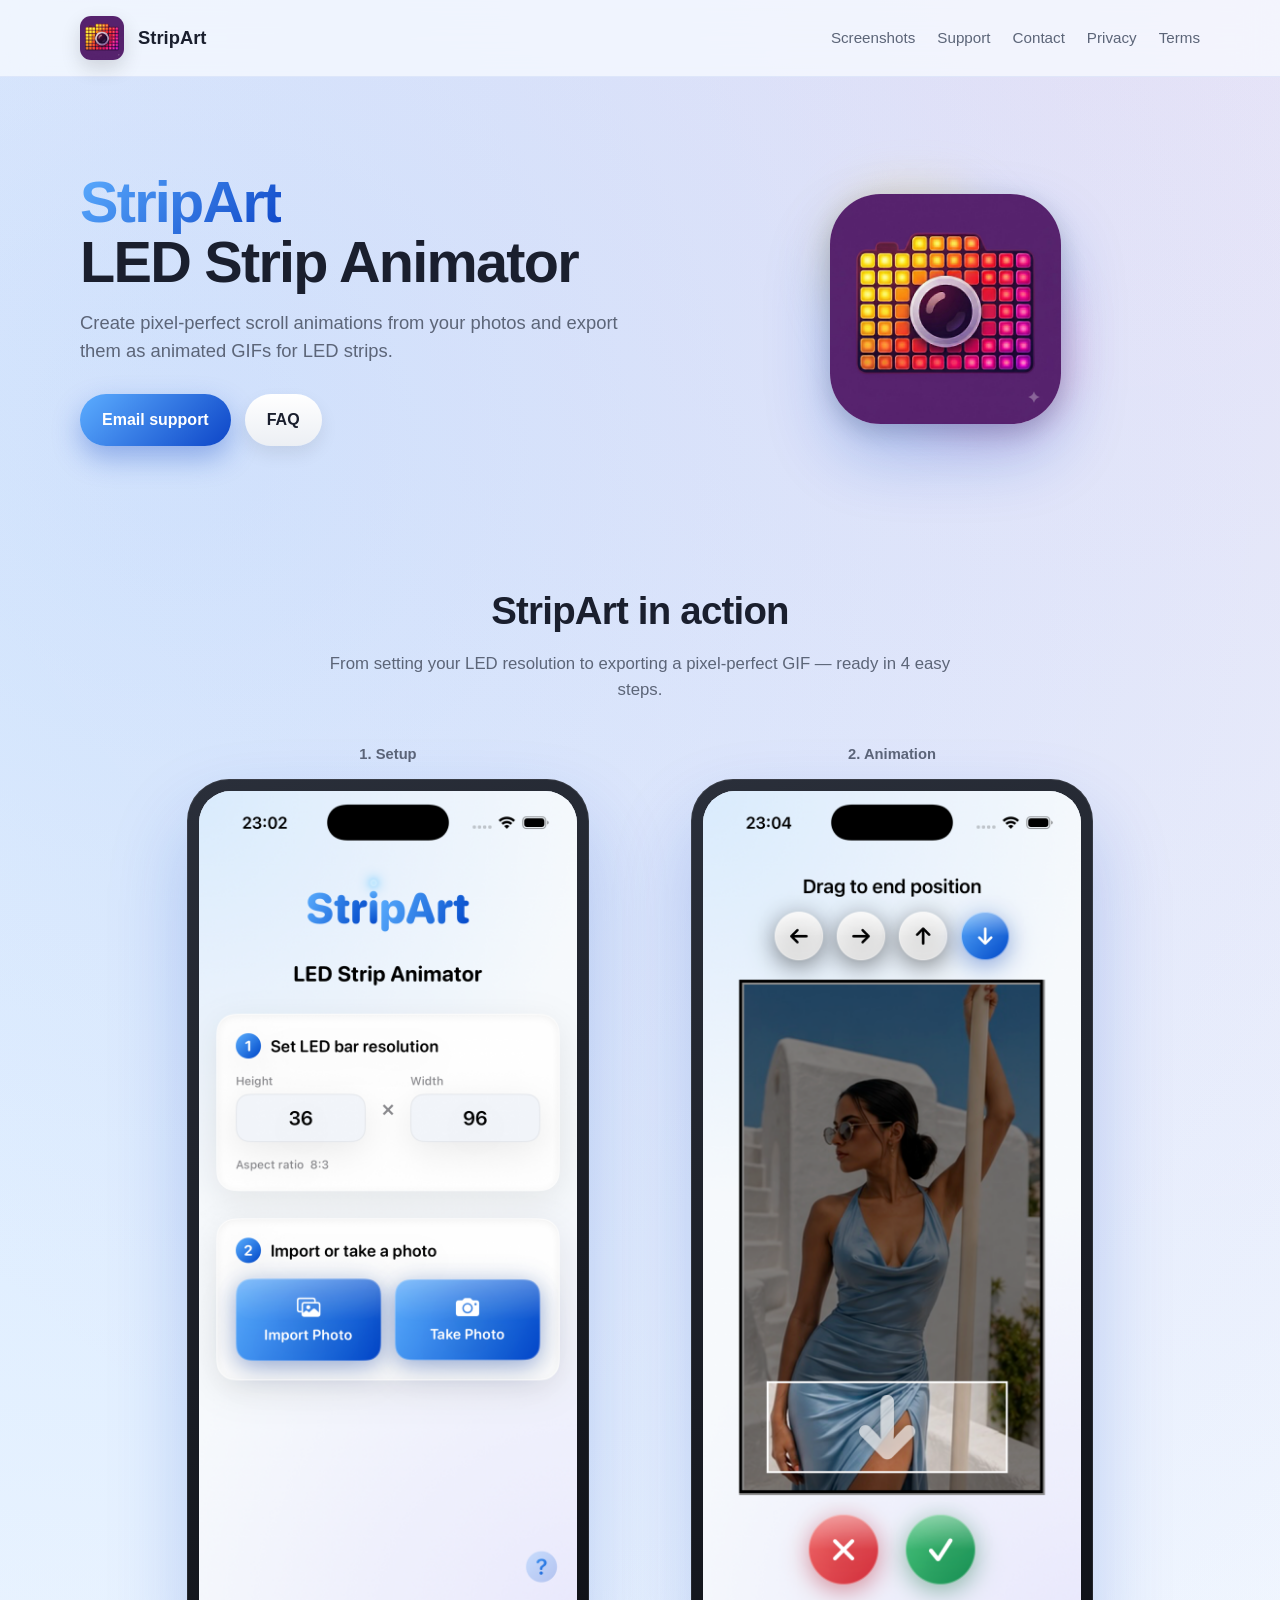
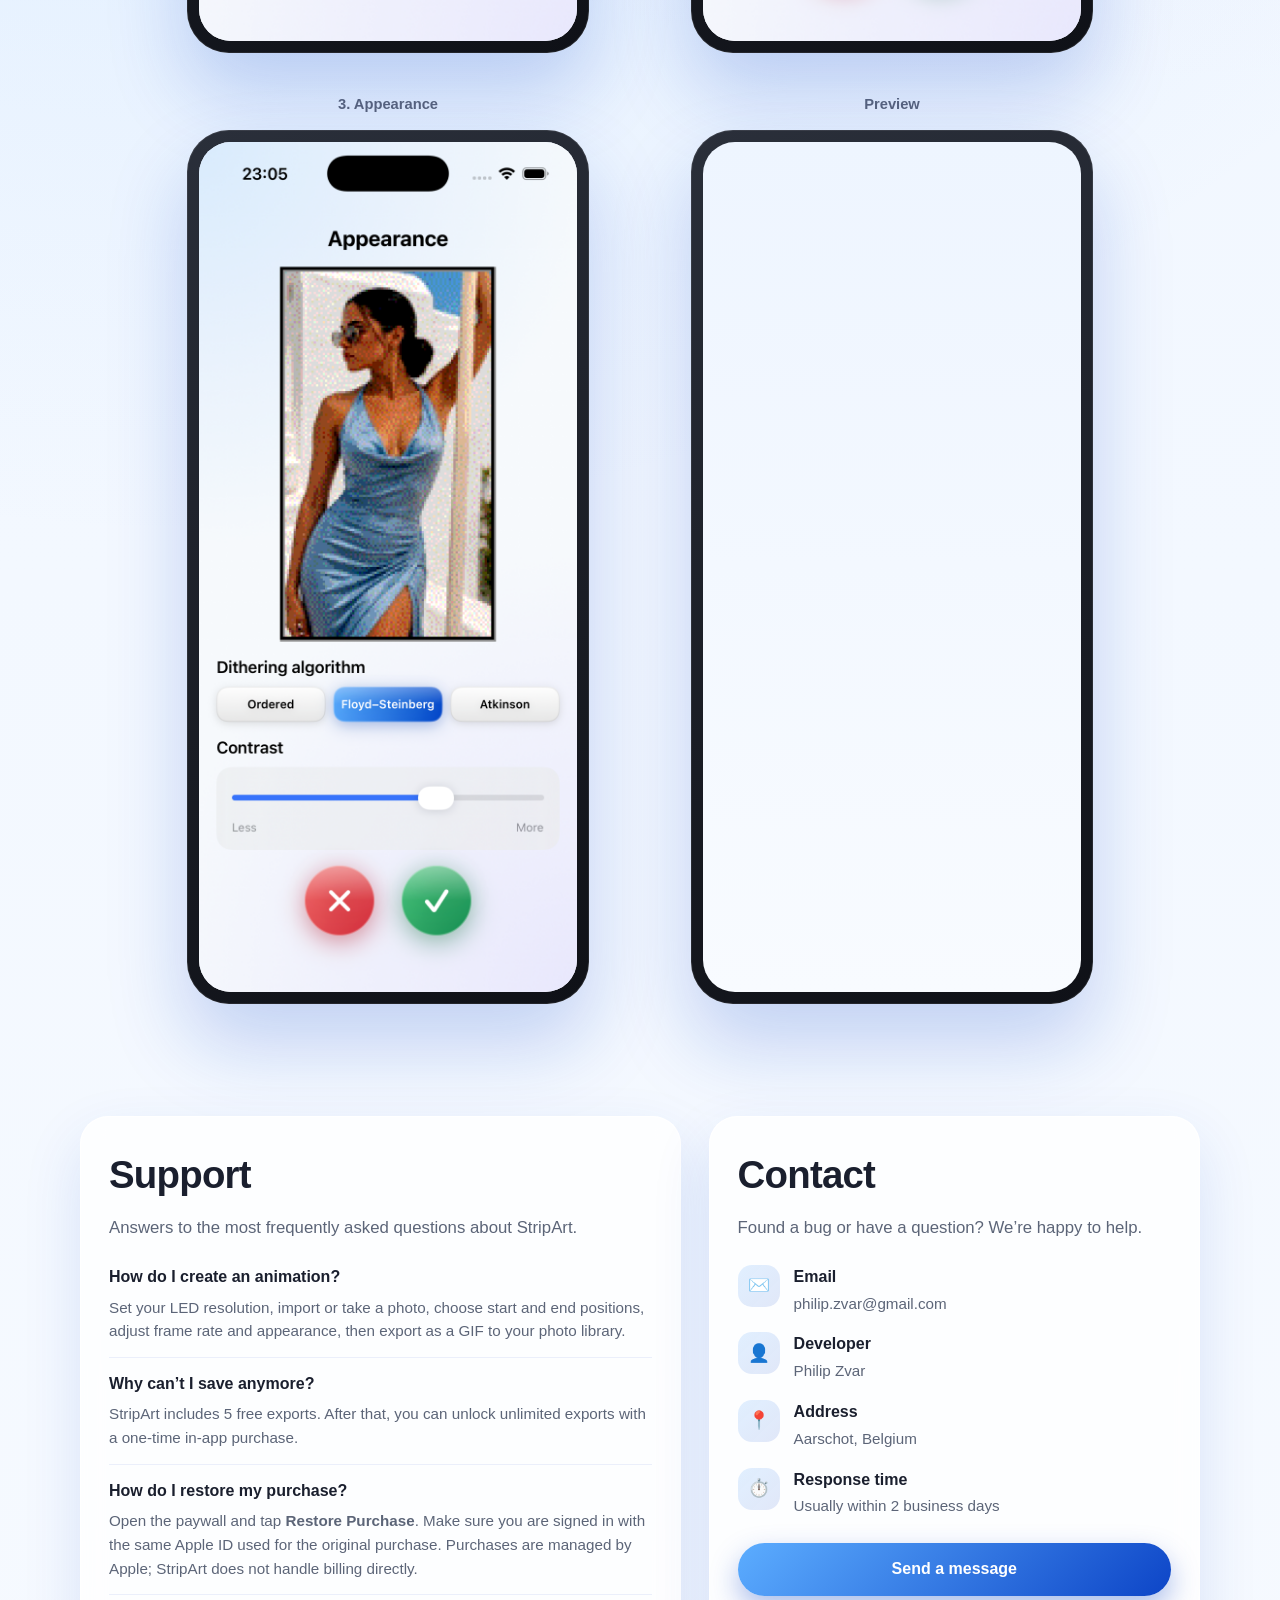
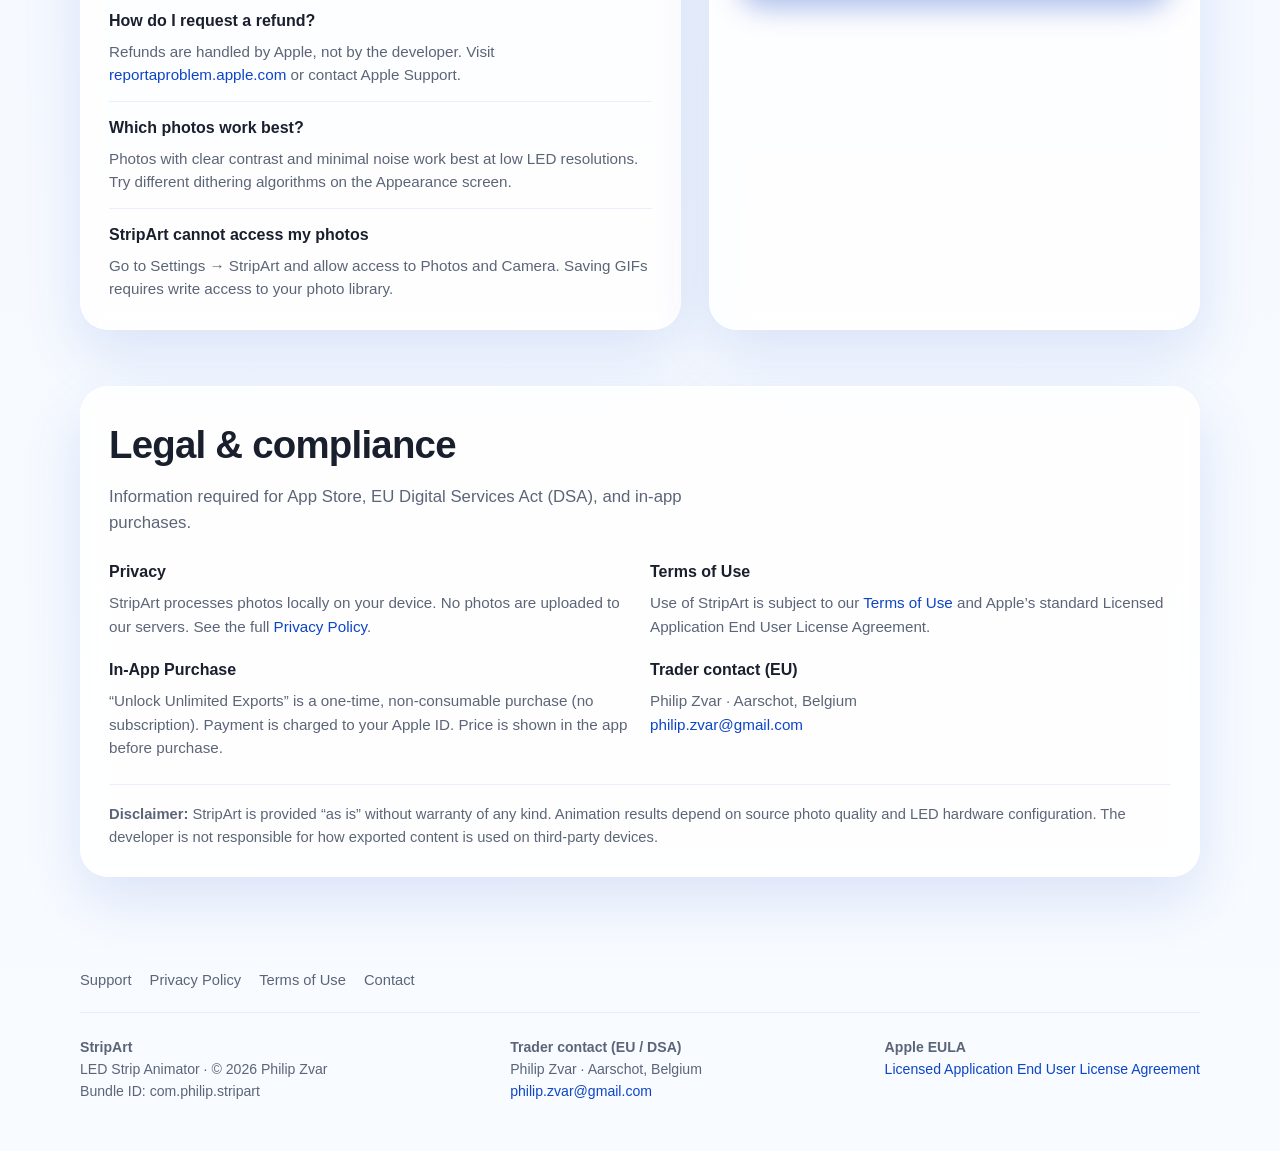
==== website/index.html @ 6657baa1 "Move screenshot step labels above the phone mockups. Co-authored-by: Cursor <cursoragent@cursor.com>" ====
<!DOCTYPE html>
<html lang="en">
<head>
  <meta charset="UTF-8">
  <meta name="viewport" content="width=device-width, initial-scale=1.0">
  <meta name="description" content="StripArt — create pixel-perfect scroll animations from your photos and export them as animated GIFs for LED strips.">
  <title>StripArt — Support &amp; Contact</title>
  <link rel="icon" href="assets/icon.png">
  <link rel="apple-touch-icon" href="assets/icon.png">
  <link rel="stylesheet" href="styles.css">
</head>
<body>
  <header class="site-header">
    <div class="container nav">
      <a class="brand" href="index.html">
        <img src="assets/icon.png" alt="StripArt app icon" width="44" height="44">
        StripArt
      </a>
      <ul class="nav-links">
        <li><a href="#screenshots">Screenshots</a></li>
        <li><a href="#support">Support</a></li>
        <li><a href="#contact">Contact</a></li>
        <li><a href="privacy.html">Privacy</a></li>
        <li><a href="terms.html">Terms</a></li>
      </ul>
    </div>
  </header>

  <main id="top">
    <section class="hero container">
      <div class="hero-copy">
        <h1><span>StripArt</span><br>LED Strip Animator</h1>
        <p class="subtitle">
          Create pixel-perfect scroll animations from your photos and export them as animated GIFs for LED strips.
        </p>
        <div class="hero-actions">
          <a class="btn btn-primary" href="mailto:philip.zvar@gmail.com?subject=StripArt%20Support">Email support</a>
          <a class="btn btn-secondary" href="#support">FAQ</a>
        </div>
      </div>

      <div class="hero-device">
        <div class="icon-showcase" aria-hidden="true">
          <div class="icon-showcase-glow"></div>
          <img src="assets/icon.png" alt="" class="icon-showcase-image">
        </div>
      </div>
    </section>

    <section class="section" id="screenshots">
      <div class="container">
        <div class="section-header">
          <h2>StripArt in action</h2>
          <p>From setting your LED resolution to exporting a pixel-perfect GIF — ready in 4 easy steps.</p>
        </div>

        <div class="screenshots-grid">
          <figure class="screenshot-card">
            <figcaption>1. Setup</figcaption>
            <div class="phone-frame">
              <div class="phone-screen">
                <img
                  src="assets/screenshots/01-setup-804w.png"
                  srcset="assets/screenshots/01-setup-804w.png 804w, assets/screenshots/01-setup.png 1206w"
                  sizes="(max-width: 640px) 336px, 378px"
                  width="402"
                  height="874"
                  alt="StripArt setup — set LED resolution and import a photo"
                  decoding="async"
                >
              </div>
            </div>
          </figure>

          <figure class="screenshot-card">
            <figcaption>2. Animation</figcaption>
            <div class="phone-frame">
              <div class="phone-screen">
                <img
                  src="assets/screenshots/03-crop-end-804w.png"
                  srcset="assets/screenshots/03-crop-end-804w.png 804w, assets/screenshots/03-crop-end.png 1206w"
                  sizes="(max-width: 640px) 336px, 378px"
                  width="402"
                  height="874"
                  alt="StripArt crop — drag to end position"
                  decoding="async"
                >
              </div>
            </div>
          </figure>

          <figure class="screenshot-card">
            <figcaption>3. Appearance</figcaption>
            <div class="phone-frame">
              <div class="phone-screen">
                <img
                  src="assets/screenshots/04-appearance-804w.png"
                  srcset="assets/screenshots/04-appearance-804w.png 804w, assets/screenshots/04-appearance.png 1206w"
                  sizes="(max-width: 640px) 336px, 378px"
                  width="402"
                  height="874"
                  alt="StripArt appearance — dithering and contrast"
                  decoding="async"
                >
              </div>
            </div>
          </figure>

          <figure class="screenshot-card">
            <figcaption>Preview</figcaption>
            <div class="phone-frame">
              <div class="phone-screen">
                <video autoplay loop muted playsinline preload="auto" aria-label="StripArt animation preview">
                  <source src="assets/screenshots/05-preview.mp4" type="video/mp4">
                  <source src="assets/screenshots/05-preview.mov" type="video/quicktime">
                </video>
              </div>
            </div>
          </figure>
        </div>
      </div>
    </section>

    <section class="section" id="support">
      <div class="container support-grid">
        <div class="card">
          <div class="section-header align-left">
            <h2>Support</h2>
            <p>Answers to the most frequently asked questions about StripArt.</p>
          </div>

          <div class="faq-item">
            <h3>How do I create an animation?</h3>
            <p>
              Set your LED resolution, import or take a photo, choose start and end positions,
              adjust frame rate and appearance, then export as a GIF to your photo library.
            </p>
          </div>

          <div class="faq-item">
            <h3>Why can’t I save anymore?</h3>
            <p>
              StripArt includes 5 free exports. After that, you can unlock unlimited exports
              with a one-time in-app purchase.
            </p>
          </div>

          <div class="faq-item">
            <h3>How do I restore my purchase?</h3>
            <p>
              Open the paywall and tap <strong>Restore Purchase</strong>. Make sure you are
              signed in with the same Apple ID used for the original purchase. Purchases are
              managed by Apple; StripArt does not handle billing directly.
            </p>
          </div>

          <div class="faq-item">
            <h3>How do I request a refund?</h3>
            <p>
              Refunds are handled by Apple, not by the developer. Visit
              <a href="https://reportaproblem.apple.com" rel="noopener noreferrer">reportaproblem.apple.com</a>
              or contact Apple Support.
            </p>
          </div>

          <div class="faq-item">
            <h3>Which photos work best?</h3>
            <p>
              Photos with clear contrast and minimal noise work best at low LED resolutions.
              Try different dithering algorithms on the Appearance screen.
            </p>
          </div>

          <div class="faq-item">
            <h3>StripArt cannot access my photos</h3>
            <p>
              Go to Settings → StripArt and allow access to Photos and Camera.
              Saving GIFs requires write access to your photo library.
            </p>
          </div>
        </div>

        <div class="card" id="contact">
          <div class="section-header align-left">
            <h2>Contact</h2>
            <p>Found a bug or have a question? We’re happy to help.</p>
          </div>

          <ul class="contact-list">
            <li>
              <div class="contact-icon" aria-hidden="true">✉️</div>
              <div>
                <strong>Email</strong>
                <a href="mailto:philip.zvar@gmail.com?subject=StripArt%20Support">philip.zvar@gmail.com</a>
              </div>
            </li>
            <li>
              <div class="contact-icon" aria-hidden="true">👤</div>
              <div>
                <strong>Developer</strong>
                <span>Philip Zvar</span>
              </div>
            </li>
            <li>
              <div class="contact-icon" aria-hidden="true">📍</div>
              <div>
                <strong>Address</strong>
                <span>Aarschot, Belgium</span>
              </div>
            </li>
            <li>
              <div class="contact-icon" aria-hidden="true">⏱️</div>
              <div>
                <strong>Response time</strong>
                <span>Usually within 2 business days</span>
              </div>
            </li>
          </ul>

          <p class="contact-cta">
            <a class="btn btn-primary full-width" href="mailto:philip.zvar@gmail.com?subject=StripArt%20Support">
              Send a message
            </a>
          </p>
        </div>
      </div>
    </section>

    <section class="section legal-summary">
      <div class="container">
        <div class="card">
          <div class="section-header align-left">
            <h2>Legal &amp; compliance</h2>
            <p>Information required for App Store, EU Digital Services Act (DSA), and in-app purchases.</p>
          </div>

          <div class="legal-grid">
            <div class="legal-block">
              <h3>Privacy</h3>
              <p>
                StripArt processes photos locally on your device. No photos are uploaded to
                our servers. See the full <a href="privacy.html">Privacy Policy</a>.
              </p>
            </div>
            <div class="legal-block">
              <h3>Terms of Use</h3>
              <p>
                Use of StripArt is subject to our <a href="terms.html">Terms of Use</a> and
                Apple’s standard Licensed Application End User License Agreement.
              </p>
            </div>
            <div class="legal-block">
              <h3>In-App Purchase</h3>
              <p>
                “Unlock Unlimited Exports” is a one-time, non-consumable purchase (no subscription).
                Payment is charged to your Apple ID. Price is shown in the app before purchase.
              </p>
            </div>
            <div class="legal-block">
              <h3>Trader contact (EU)</h3>
              <p>
                Philip Zvar · Aarschot, Belgium<br>
                <a href="mailto:philip.zvar@gmail.com">philip.zvar@gmail.com</a>
              </p>
            </div>
          </div>

          <p class="disclaimer">
            <strong>Disclaimer:</strong> StripArt is provided “as is” without warranty of any kind.
            Animation results depend on source photo quality and LED hardware configuration.
            The developer is not responsible for how exported content is used on third-party devices.
          </p>
        </div>
      </div>
    </section>
  </main>

  <footer class="site-footer">
    <div class="container">
      <nav class="footer-nav" aria-label="Legal">
        <a href="index.html">Support</a>
        <a href="privacy.html">Privacy Policy</a>
        <a href="terms.html">Terms of Use</a>
        <a href="mailto:philip.zvar@gmail.com">Contact</a>
      </nav>
      <div class="footer-grid">
        <div>
          <strong>StripArt</strong><br>
          LED Strip Animator · © 2026 Philip Zvar<br>
          Bundle ID: com.philip.stripart
        </div>
        <div>
          <strong>Trader contact (EU / DSA)</strong><br>
          Philip Zvar · Aarschot, Belgium<br>
          <a href="mailto:philip.zvar@gmail.com">philip.zvar@gmail.com</a>
        </div>
        <div>
          <strong>Apple EULA</strong><br>
          <a href="https://www.apple.com/legal/internet-services/itunes/dev/stdeula/" rel="noopener noreferrer">
            Licensed Application End User License Agreement
          </a>
        </div>
      </div>
    </div>
  </footer>
</body>
</html>
---- website/styles.css ----
:root {
  --blue-light: #5cadff;
  --blue-dark: #0d45c7;
  --blue-shadow: rgba(13, 69, 199, 0.35);
  --green-light: #4dc780;
  --green-dark: #1a8c52;
  --bg-top: #eef5ff;
  --bg-bottom: #f8fbff;
  --text: #1a1f2e;
  --text-muted: #5c6578;
  --card: rgba(255, 255, 255, 0.82);
  --card-border: rgba(255, 255, 255, 0.95);
  --radius-lg: 28px;
  --radius-md: 18px;
  --radius-sm: 14px;
  --shadow: 0 24px 60px rgba(13, 69, 199, 0.12);
  --font: "SF Pro Display", "SF Pro Text", -apple-system, BlinkMacSystemFont, "Segoe UI", sans-serif;
}

* {
  box-sizing: border-box;
  margin: 0;
  padding: 0;
}

html {
  scroll-behavior: smooth;
}

body {
  font-family: var(--font);
  color: var(--text);
  background:
    radial-gradient(circle at 15% 10%, rgba(92, 173, 255, 0.22), transparent 42%),
    radial-gradient(circle at 85% 0%, rgba(255, 120, 180, 0.12), transparent 38%),
    linear-gradient(180deg, var(--bg-top), var(--bg-bottom));
  min-height: 100vh;
  line-height: 1.55;
}

a {
  color: var(--blue-dark);
  text-decoration: none;
}

a:hover {
  text-decoration: underline;
}

.container {
  width: min(1120px, calc(100% - 40px));
  margin: 0 auto;
}

.site-header {
  position: sticky;
  top: 0;
  z-index: 20;
  backdrop-filter: blur(18px);
  background: rgba(248, 251, 255, 0.72);
  border-bottom: 1px solid rgba(13, 69, 199, 0.08);
}

.nav {
  display: flex;
  align-items: center;
  justify-content: space-between;
  gap: 24px;
  padding: 16px 0;
}

.brand {
  display: flex;
  align-items: center;
  gap: 14px;
  font-weight: 700;
  font-size: 1.15rem;
  color: var(--text);
}

.brand img {
  width: 44px;
  height: 44px;
  border-radius: 11px;
  box-shadow: 0 8px 20px rgba(0, 0, 0, 0.14);
}

.nav-links {
  display: flex;
  gap: 22px;
  list-style: none;
  font-size: 0.95rem;
  font-weight: 500;
}

.nav-links a {
  color: var(--text-muted);
  text-decoration: none;
}

.nav-links a:hover {
  color: var(--blue-dark);
}

.hero {
  display: grid;
  grid-template-columns: 1.05fr 0.95fr;
  gap: 48px;
  align-items: center;
  padding: 72px 0 56px;
}

.hero-copy h1 {
  font-size: clamp(2.4rem, 5vw, 3.6rem);
  line-height: 1.05;
  letter-spacing: -0.03em;
  margin-bottom: 16px;
}

.hero-copy h1 span {
  background: linear-gradient(135deg, var(--blue-light), var(--blue-dark));
  -webkit-background-clip: text;
  background-clip: text;
  color: transparent;
}

.hero-copy .subtitle {
  font-size: 1.15rem;
  color: var(--text-muted);
  max-width: 34rem;
  margin-bottom: 28px;
}

.hero-actions {
  display: flex;
  flex-wrap: wrap;
  gap: 14px;
}

.btn {
  display: inline-flex;
  align-items: center;
  justify-content: center;
  gap: 8px;
  padding: 14px 22px;
  border-radius: 999px;
  border: none;
  font: inherit;
  font-weight: 600;
  cursor: pointer;
  text-decoration: none;
  transition: transform 0.18s ease, box-shadow 0.18s ease;
}

.btn:hover {
  transform: translateY(-1px);
  text-decoration: none;
}

.btn-primary {
  color: white;
  background: linear-gradient(135deg, var(--blue-light), var(--blue-dark));
  box-shadow: 0 12px 28px var(--blue-shadow);
}

.btn-secondary {
  color: var(--text);
  background: linear-gradient(180deg, #fff, #eceff4);
  box-shadow: 0 8px 18px rgba(0, 0, 0, 0.08);
}

.hero-device {
  display: flex;
  justify-content: center;
}

.icon-showcase {
  position: relative;
  width: min(320px, 100%);
  aspect-ratio: 1;
  display: grid;
  place-items: center;
}

.icon-showcase-glow {
  position: absolute;
  inset: 8%;
  border-radius: 32%;
  background:
    radial-gradient(circle at 35% 30%, rgba(255, 220, 100, 0.45), transparent 42%),
    radial-gradient(circle at 70% 70%, rgba(255, 80, 160, 0.35), transparent 45%),
    radial-gradient(circle, rgba(92, 173, 255, 0.28), transparent 68%);
  filter: blur(18px);
}

.icon-showcase-image {
  position: relative;
  width: 72%;
  height: auto;
  border-radius: 22%;
  box-shadow:
    0 32px 64px rgba(13, 69, 199, 0.25),
    0 8px 24px rgba(0, 0, 0, 0.18);
}

.icon-screen {
  display: grid;
  place-items: center;
  background:
    radial-gradient(circle at 50% 35%, rgba(92, 173, 255, 0.18), transparent 55%),
    linear-gradient(180deg, #eef5ff, #f8fbff);
}

.icon-in-phone {
  width: 52%;
  height: auto;
  border-radius: 22%;
  box-shadow: 0 12px 28px rgba(13, 69, 199, 0.2);
  object-fit: contain;
}

.phone-screen img:not(.icon-in-phone),
.phone-screen video {
  width: 100%;
  height: 100%;
  object-fit: cover;
  object-position: top;
  display: block;
}

.screenshot-card .phone-screen img,
.screenshot-card .phone-screen video {
  image-rendering: -webkit-optimize-contrast;
}

.phone-frame {
  width: min(290px, 100%);
  aspect-ratio: 402 / 874;
  border-radius: 42px;
  padding: 12px;
  background: linear-gradient(160deg, #2a2f3a, #0f1117);
  box-shadow:
    0 40px 80px rgba(13, 69, 199, 0.22),
    inset 0 0 0 1px rgba(255, 255, 255, 0.08);
  position: relative;
}

.phone-frame::before {
  content: "";
  position: absolute;
  top: 10px;
  left: 50%;
  transform: translateX(-50%);
  width: 32%;
  height: 24px;
  border-radius: 999px;
  background: #0f1117;
  z-index: 2;
}

.phone-screen {
  width: 100%;
  height: 100%;
  border-radius: 32px;
  overflow: hidden;
  background: linear-gradient(180deg, #eef5ff, #f8fbff);
}

.section {
  padding: 56px 0;
}

.section-header {
  text-align: center;
  max-width: 640px;
  margin: 0 auto 40px;
}

.section-header.align-left {
  text-align: left;
  margin: 0 0 24px;
}

.contact-cta {
  margin-top: 24px;
}

.btn.full-width {
  width: 100%;
}

.legal-summary {
  padding-top: 0;
}

.legal-grid {
  display: grid;
  grid-template-columns: repeat(2, 1fr);
  gap: 20px;
  margin-bottom: 24px;
}

.legal-block h3 {
  font-size: 1rem;
  margin-bottom: 6px;
}

.legal-block p {
  color: var(--text-muted);
  font-size: 0.95rem;
}

.disclaimer {
  padding-top: 18px;
  border-top: 1px solid rgba(13, 69, 199, 0.08);
  color: var(--text-muted);
  font-size: 0.92rem;
}

.legal-page {
  padding: 48px 0 56px;
}

.legal-document h1 {
  font-size: clamp(1.8rem, 3vw, 2.4rem);
  margin-bottom: 8px;
}

.legal-meta {
  color: var(--text-muted);
  font-size: 0.92rem;
  margin-bottom: 28px;
}

.legal-document h2 {
  font-size: 1.15rem;
  margin: 28px 0 10px;
}

.legal-document h3 {
  font-size: 1rem;
  margin: 18px 0 8px;
}

.legal-document p,
.legal-document li {
  color: var(--text-muted);
  font-size: 0.96rem;
  margin-bottom: 10px;
}

.legal-document ul {
  padding-left: 1.25rem;
  margin-bottom: 12px;
}

.footer-nav {
  display: flex;
  flex-wrap: wrap;
  gap: 18px;
  margin-bottom: 20px;
  font-size: 0.92rem;
  font-weight: 500;
}

.footer-nav a {
  color: var(--text-muted);
  text-decoration: none;
}

.footer-nav a:hover {
  color: var(--blue-dark);
}

.section-header h2 {
  font-size: clamp(1.8rem, 3vw, 2.4rem);
  letter-spacing: -0.02em;
  margin-bottom: 10px;
}

.section-header p {
  color: var(--text-muted);
  font-size: 1.05rem;
}

.screenshots-grid {
  display: grid;
  grid-template-columns: repeat(2, minmax(0, 1fr));
  gap: 40px 48px;
  justify-items: center;
  max-width: 960px;
  margin: 0 auto;
}

.screenshot-card {
  width: 100%;
  max-width: 402px;
  text-align: center;
}

.screenshot-card .phone-frame {
  width: 100%;
  margin: 0 auto;
  padding: 12px;
  border-radius: 42px;
}

.screenshot-card .phone-frame::before {
  content: none;
}

.screenshot-card .phone-screen {
  border-radius: 32px;
}

.screenshot-card figcaption {
  margin-bottom: 14px;
  font-size: 0.92rem;
  font-weight: 600;
  color: var(--text-muted);
}

/* CSS mock screens */
.mock-ui {
  height: 100%;
  padding: 46px 14px 16px;
  display: flex;
  flex-direction: column;
  gap: 10px;
  font-size: 10px;
}

.mock-title {
  font-size: 13px;
  font-weight: 700;
  text-align: center;
}

.mock-subtitle {
  font-size: 9px;
  color: var(--text-muted);
  text-align: center;
  line-height: 1.3;
}

.mock-card {
  background: rgba(255, 255, 255, 0.92);
  border-radius: 14px;
  padding: 10px;
  box-shadow: 0 8px 18px rgba(13, 69, 199, 0.08);
}

.mock-photo-area {
  position: relative;
  flex: 1;
  min-height: 150px;
  border-radius: 12px;
  overflow: hidden;
  background:
    linear-gradient(rgba(0, 0, 0, 0.15), rgba(0, 0, 0, 0.15)),
    url("assets/landscapes.jpg") center / cover;
  box-shadow: inset 0 0 0 2px #000;
}

.mock-crop-frame {
  position: absolute;
  inset: 22% 18%;
  border: 2px solid white;
  box-shadow: 0 0 0 999px rgba(0, 0, 0, 0.42);
}

.mock-crop-handle {
  position: absolute;
  width: 10px;
  height: 10px;
  background: white;
  border: 2px solid var(--blue-dark);
  border-radius: 50%;
}

.mock-crop-handle.tl { top: -5px; left: -5px; }
.mock-crop-handle.tr { top: -5px; right: -5px; }
.mock-crop-handle.bl { bottom: -5px; left: -5px; }
.mock-crop-handle.br { bottom: -5px; right: -5px; }

.mock-arrows {
  display: flex;
  justify-content: center;
  gap: 8px;
}

.mock-arrow {
  width: 28px;
  height: 28px;
  border-radius: 50%;
  display: grid;
  place-items: center;
  font-size: 12px;
  color: white;
  background: linear-gradient(135deg, var(--blue-light), var(--blue-dark));
}

.mock-arrow.dim {
  background: linear-gradient(180deg, #fff, #eceff4);
  color: var(--text);
}

.mock-buttons {
  display: flex;
  gap: 8px;
  margin-top: auto;
}

.mock-btn {
  flex: 1;
  padding: 8px 0;
  border-radius: 999px;
  text-align: center;
  font-weight: 700;
  color: white;
  font-size: 9px;
}

.mock-btn.cancel {
  color: var(--text);
  background: linear-gradient(180deg, #fff, #eceff4);
}

.mock-btn.confirm {
  background: linear-gradient(135deg, var(--green-light), var(--green-dark));
}

.mock-dither-row {
  display: grid;
  grid-template-columns: repeat(4, 1fr);
  gap: 4px;
}

.mock-pill {
  padding: 6px 2px;
  border-radius: 10px;
  text-align: center;
  font-size: 7px;
  font-weight: 700;
  background: linear-gradient(180deg, #fff, #eceff4);
}

.mock-pill.active {
  color: white;
  background: linear-gradient(135deg, var(--blue-light), var(--blue-dark));
}

.mock-slider {
  height: 4px;
  border-radius: 999px;
  background: #d8e2f2;
  position: relative;
  margin: 8px 0;
}

.mock-slider::after {
  content: "";
  position: absolute;
  left: 58%;
  top: 50%;
  transform: translate(-50%, -50%);
  width: 12px;
  height: 12px;
  border-radius: 50%;
  background: white;
  box-shadow: 0 2px 8px rgba(0, 0, 0, 0.18);
}

.mock-led-preview {
  aspect-ratio: 96 / 36;
  width: 100%;
  background:
    url("assets/landscapes.jpg") center / cover;
  image-rendering: pixelated;
  filter: contrast(1.15) saturate(0.9);
  box-shadow: inset 0 0 0 2px #000, inset 0 0 0 4px #8a8a8a;
}

.mock-badge {
  text-align: center;
  font-size: 9px;
  font-weight: 700;
  color: #d97706;
}

.support-grid {
  display: grid;
  grid-template-columns: 1.1fr 0.9fr;
  gap: 28px;
}

.card {
  background: var(--card);
  border: 1px solid var(--card-border);
  border-radius: var(--radius-lg);
  padding: 28px;
  box-shadow: var(--shadow);
  backdrop-filter: blur(12px);
}

.faq-item + .faq-item {
  border-top: 1px solid rgba(13, 69, 199, 0.08);
  margin-top: 14px;
  padding-top: 14px;
}

.faq-item h3 {
  font-size: 1rem;
  margin-bottom: 6px;
}

.faq-item p {
  color: var(--text-muted);
  font-size: 0.95rem;
}

.contact-list {
  list-style: none;
  display: grid;
  gap: 16px;
}

.contact-list li {
  display: flex;
  gap: 14px;
  align-items: flex-start;
}

.contact-icon {
  width: 42px;
  height: 42px;
  border-radius: 14px;
  display: grid;
  place-items: center;
  background: linear-gradient(135deg, rgba(92, 173, 255, 0.18), rgba(13, 69, 199, 0.12));
  font-size: 1.1rem;
}

.contact-list strong {
  display: block;
  margin-bottom: 2px;
}

.contact-list span,
.contact-list a {
  color: var(--text-muted);
  font-size: 0.95rem;
}

.site-footer {
  padding: 36px 0 48px;
  color: var(--text-muted);
  font-size: 0.88rem;
}

.footer-grid {
  display: flex;
  justify-content: space-between;
  gap: 24px;
  flex-wrap: wrap;
  padding-top: 24px;
  border-top: 1px solid rgba(13, 69, 199, 0.08);
}

@media (max-width: 980px) {
  .hero,
  .support-grid,
  .legal-grid {
    grid-template-columns: 1fr;
  }

  .screenshots-grid {
    max-width: 100%;
    gap: 32px;
  }

  .screenshot-card {
    max-width: min(402px, 100%);
  }

  .nav-links {
    display: none;
  }
}

@media (max-width: 640px) {
  .hero {
    padding-top: 42px;
  }

  .screenshots-grid {
    grid-template-columns: 1fr;
  }

  .screenshot-card {
    max-width: min(360px, 100%);
  }
}
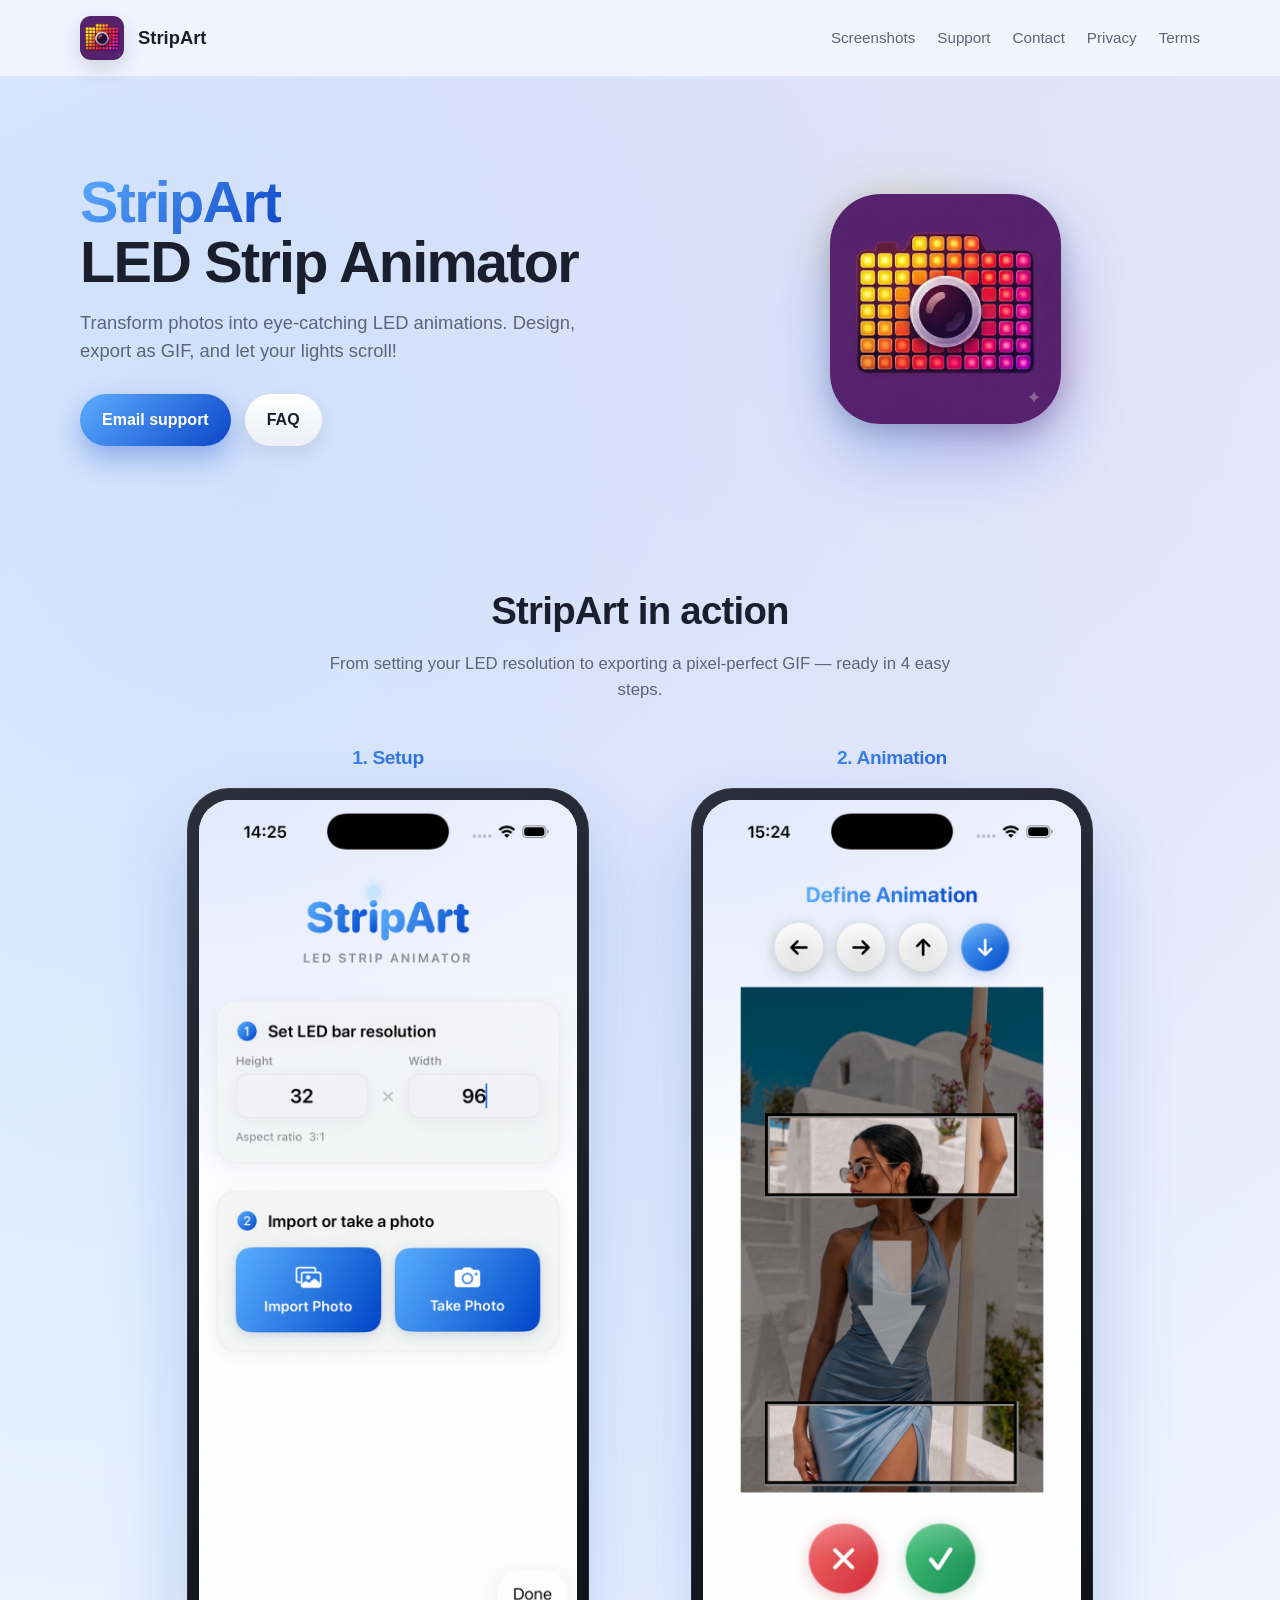
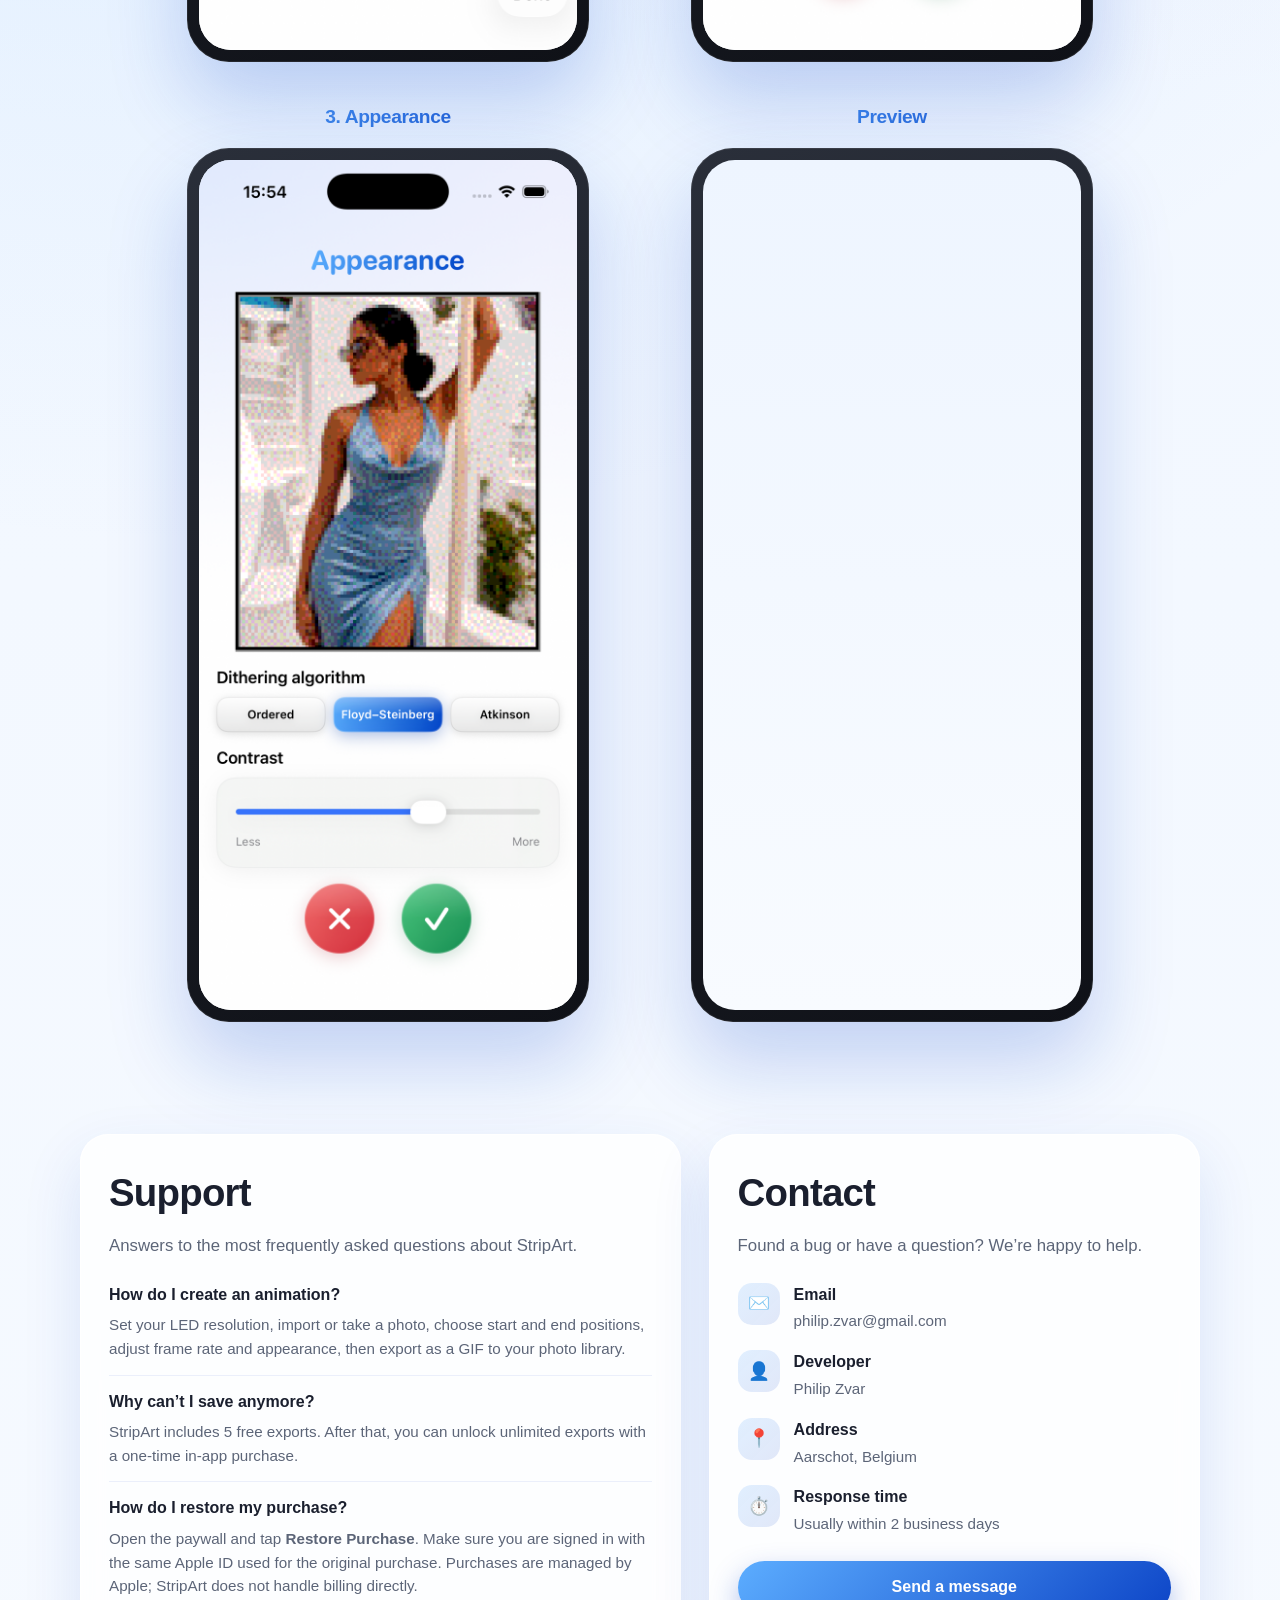
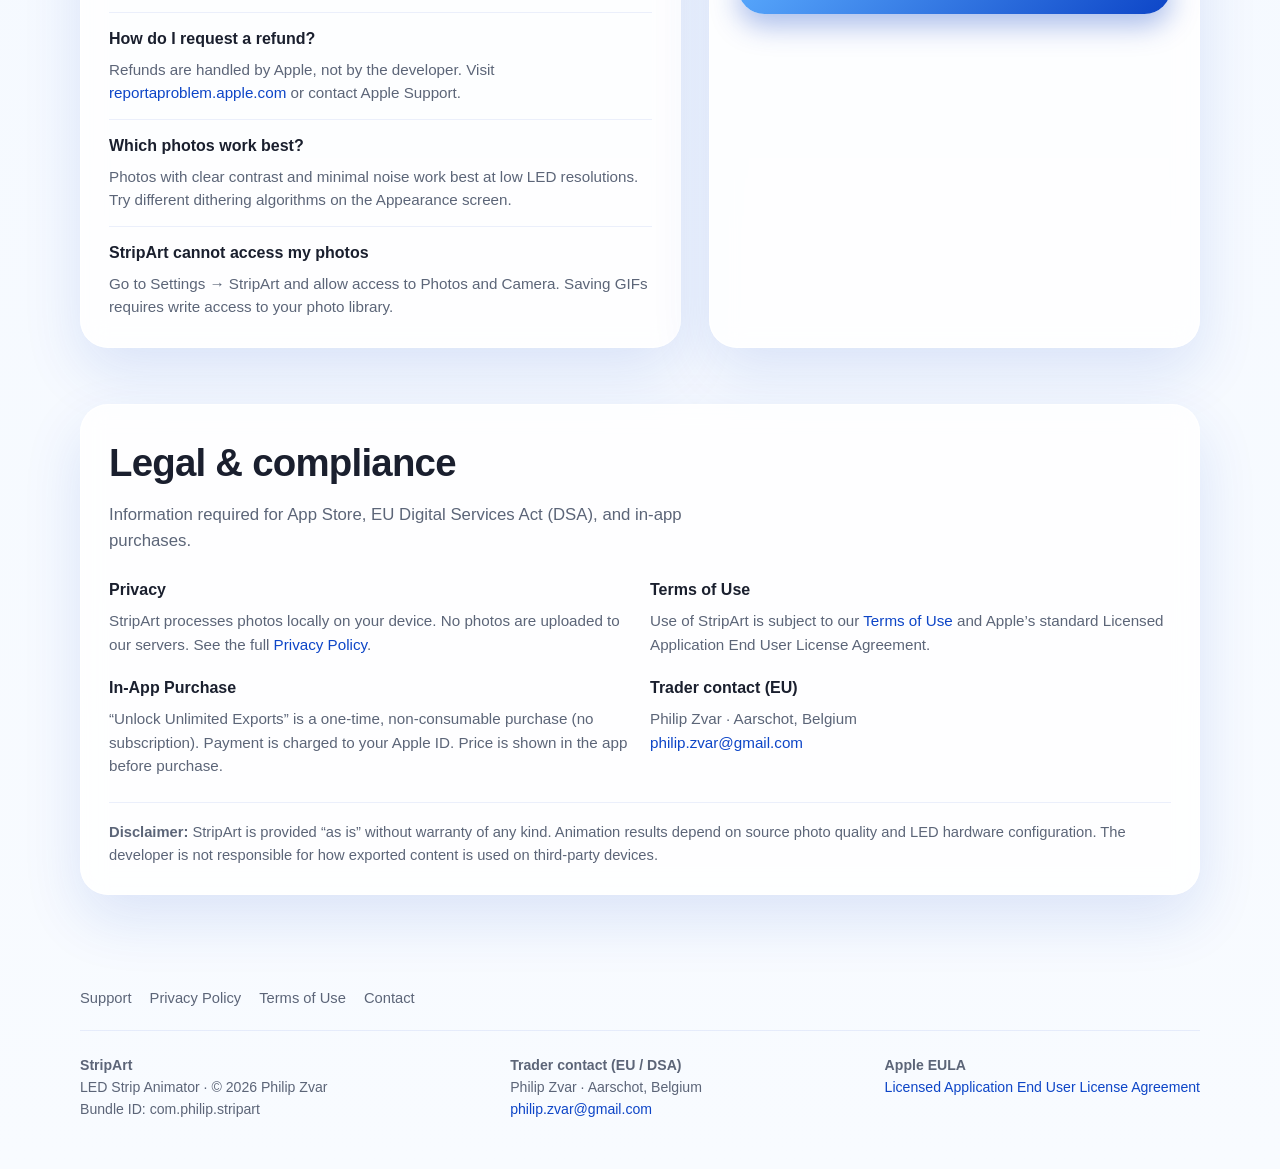
==== commit 09d34d82: "Update website hero copy to a more engaging tagline. Refresh the homepage subtitle and meta descript" ====
--- a/website/index.html
+++ b/website/index.html
@@ -3,7 +3,7 @@
 <head>
   <meta charset="UTF-8">
   <meta name="viewport" content="width=device-width, initial-scale=1.0">
-  <meta name="description" content="StripArt — create pixel-perfect scroll animations from your photos and export them as animated GIFs for LED strips.">
+  <meta name="description" content="StripArt — transform photos into eye-catching LED animations. Design, export as GIF, and let your lights scroll!">
   <title>StripArt — Support &amp; Contact</title>
   <link rel="icon" href="assets/icon.png">
   <link rel="apple-touch-icon" href="assets/icon.png">
@@ -31,7 +31,7 @@
       <div class="hero-copy">
         <h1><span>StripArt</span><br>LED Strip Animator</h1>
         <p class="subtitle">
-          Create pixel-perfect scroll animations from your photos and export them as animated GIFs for LED strips.
+          Transform photos into eye-catching LED animations. Design, export as GIF, and let your lights scroll!
         </p>
         <div class="hero-actions">
           <a class="btn btn-primary" href="mailto:philip.zvar@gmail.com?subject=StripArt%20Support">Email support</a>
--- a/website/styles.css
+++ b/website/styles.css
@@ -414,10 +414,15 @@
 }
 
 .screenshot-card figcaption {
-  margin-bottom: 14px;
-  font-size: 0.92rem;
-  font-weight: 600;
-  color: var(--text-muted);
+  margin-bottom: 16px;
+  font-size: 1.2rem;
+  font-weight: 700;
+  letter-spacing: -0.02em;
+  color: var(--text);
+  background: linear-gradient(135deg, var(--blue-light), var(--blue-dark));
+  -webkit-background-clip: text;
+  background-clip: text;
+  color: transparent;
 }
 
 /* CSS mock screens */
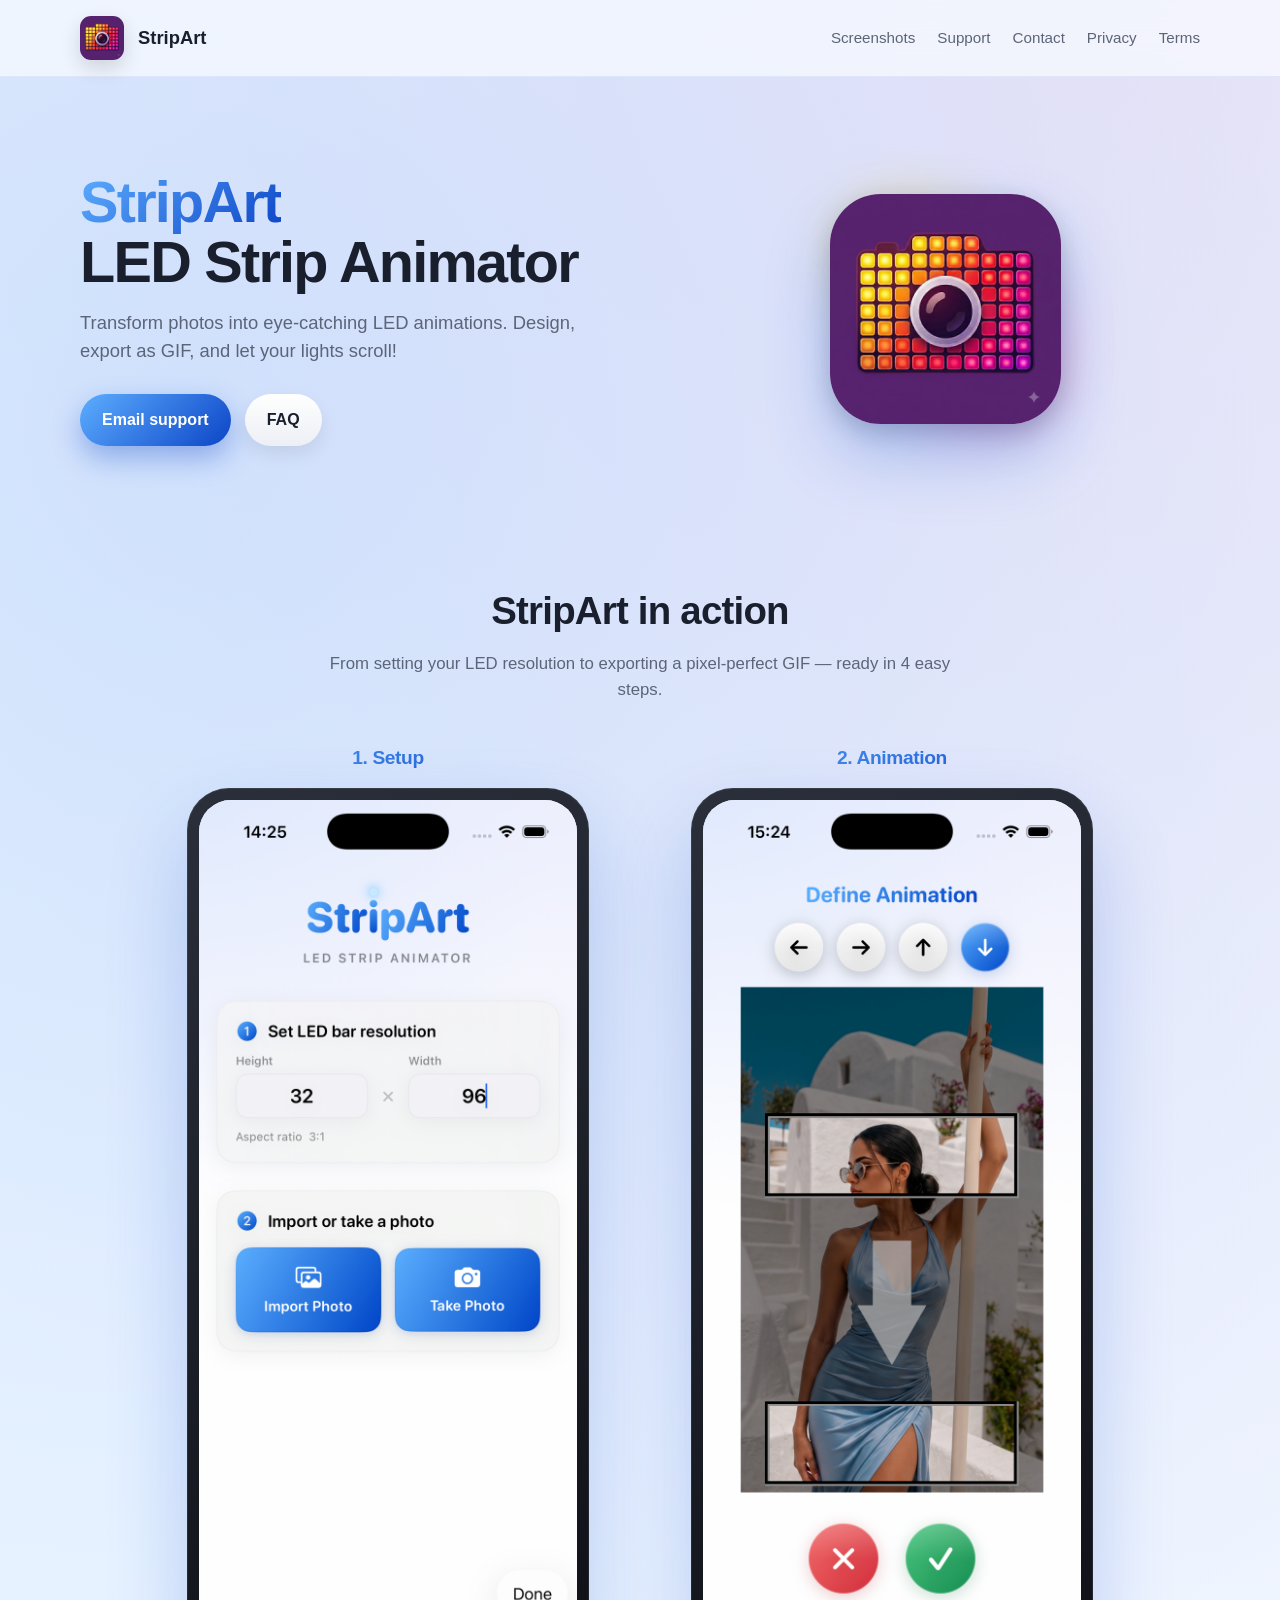
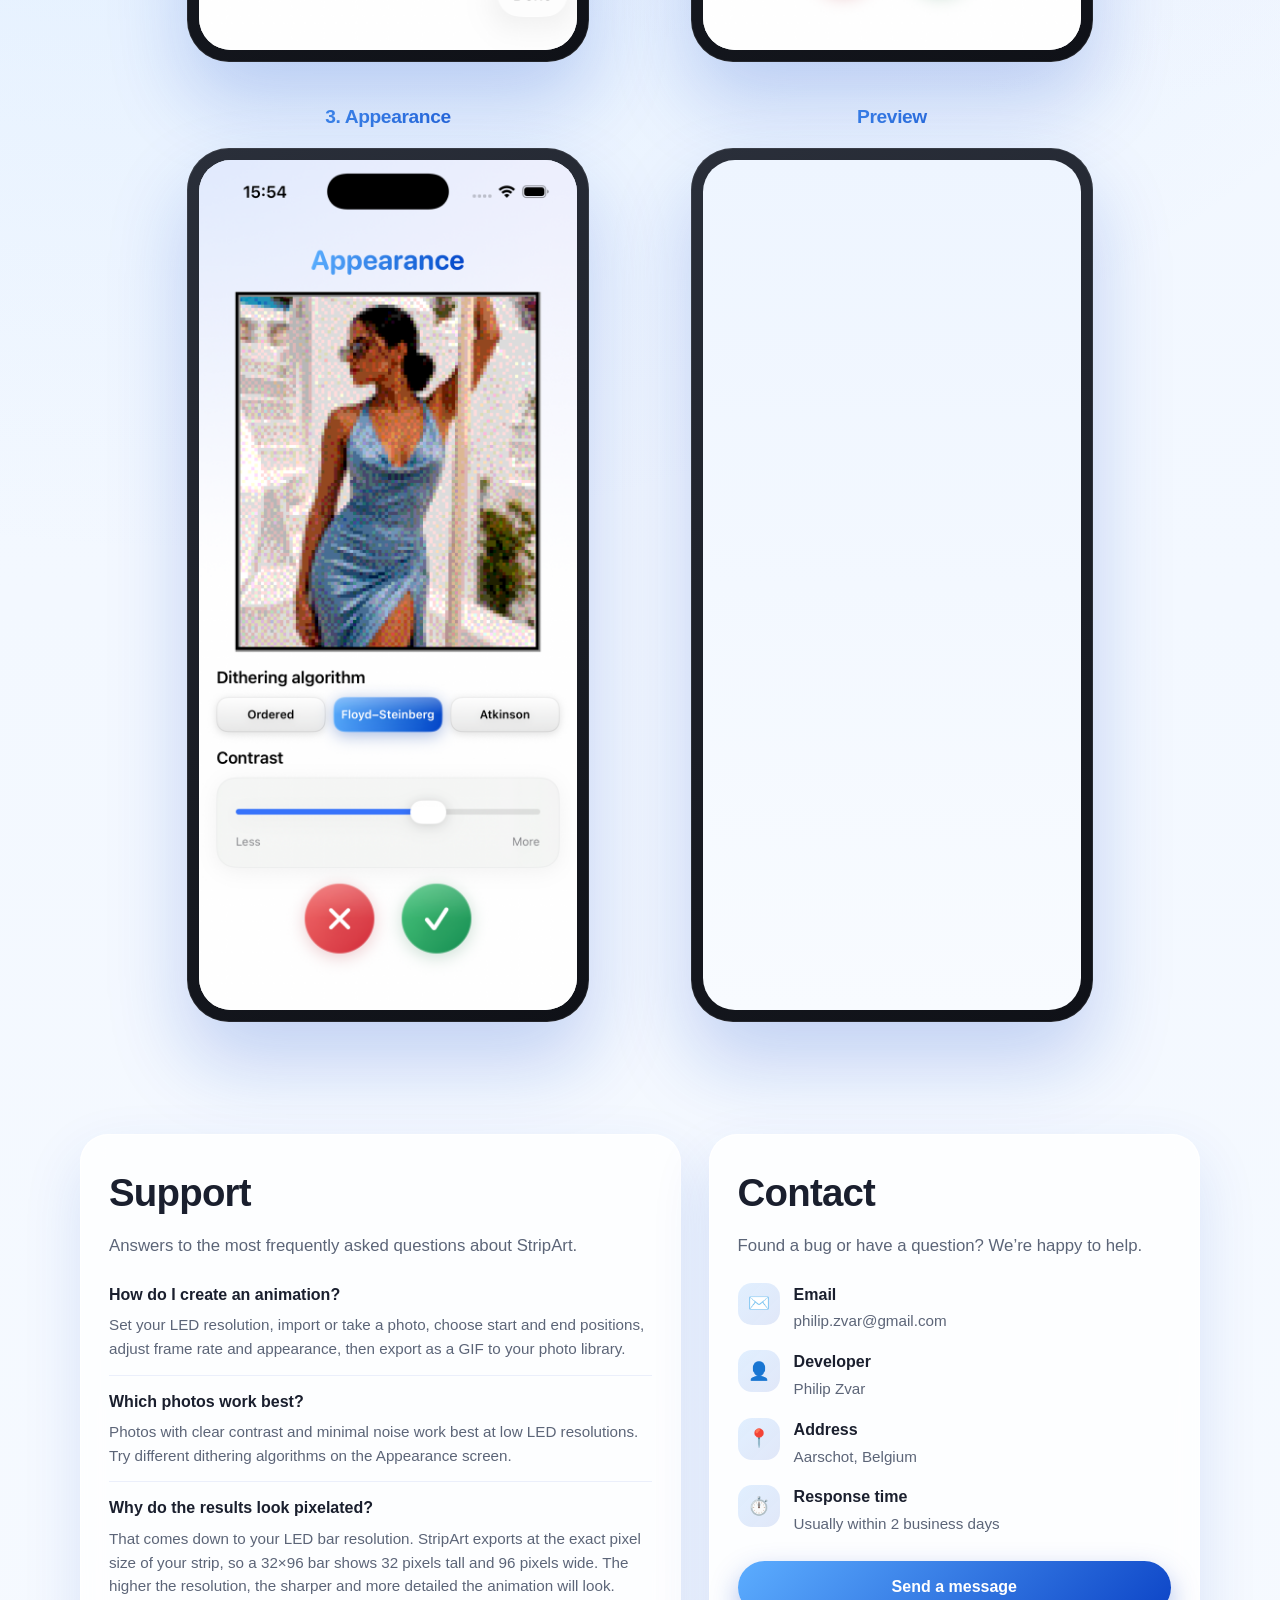
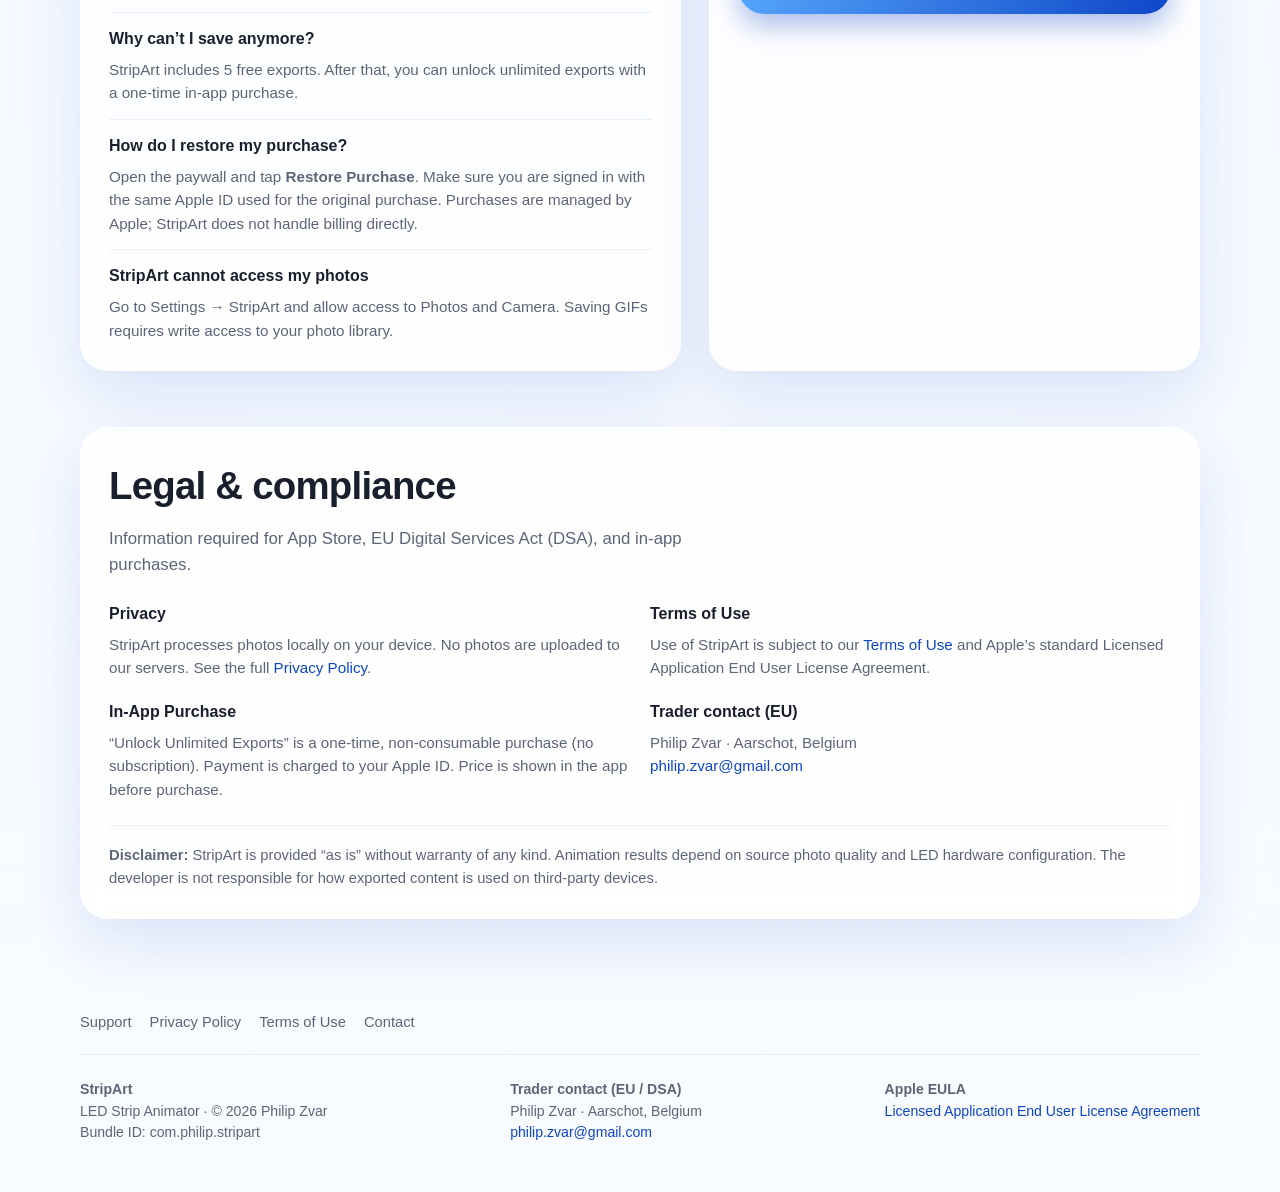
==== commit 04deb929: "Reorder website FAQ and add pixelation explanation. Move photo tips to second place, remove refund i" ====
--- a/website/index.html
+++ b/website/index.html
@@ -138,6 +138,23 @@
           </div>
 
           <div class="faq-item">
+            <h3>Which photos work best?</h3>
+            <p>
+              Photos with clear contrast and minimal noise work best at low LED resolutions.
+              Try different dithering algorithms on the Appearance screen.
+            </p>
+          </div>
+
+          <div class="faq-item">
+            <h3>Why do the results look pixelated?</h3>
+            <p>
+              That comes down to your LED bar resolution. StripArt exports at the exact pixel
+              size of your strip, so a 32×96 bar shows 32 pixels tall and 96 pixels wide.
+              The higher the resolution, the sharper and more detailed the animation will look.
+            </p>
+          </div>
+
+          <div class="faq-item">
             <h3>Why can’t I save anymore?</h3>
             <p>
               StripArt includes 5 free exports. After that, you can unlock unlimited exports
@@ -151,23 +168,6 @@
               Open the paywall and tap <strong>Restore Purchase</strong>. Make sure you are
               signed in with the same Apple ID used for the original purchase. Purchases are
               managed by Apple; StripArt does not handle billing directly.
-            </p>
-          </div>
-
-          <div class="faq-item">
-            <h3>How do I request a refund?</h3>
-            <p>
-              Refunds are handled by Apple, not by the developer. Visit
-              <a href="https://reportaproblem.apple.com" rel="noopener noreferrer">reportaproblem.apple.com</a>
-              or contact Apple Support.
-            </p>
-          </div>
-
-          <div class="faq-item">
-            <h3>Which photos work best?</h3>
-            <p>
-              Photos with clear contrast and minimal noise work best at low LED resolutions.
-              Try different dithering algorithms on the Appearance screen.
             </p>
           </div>
 
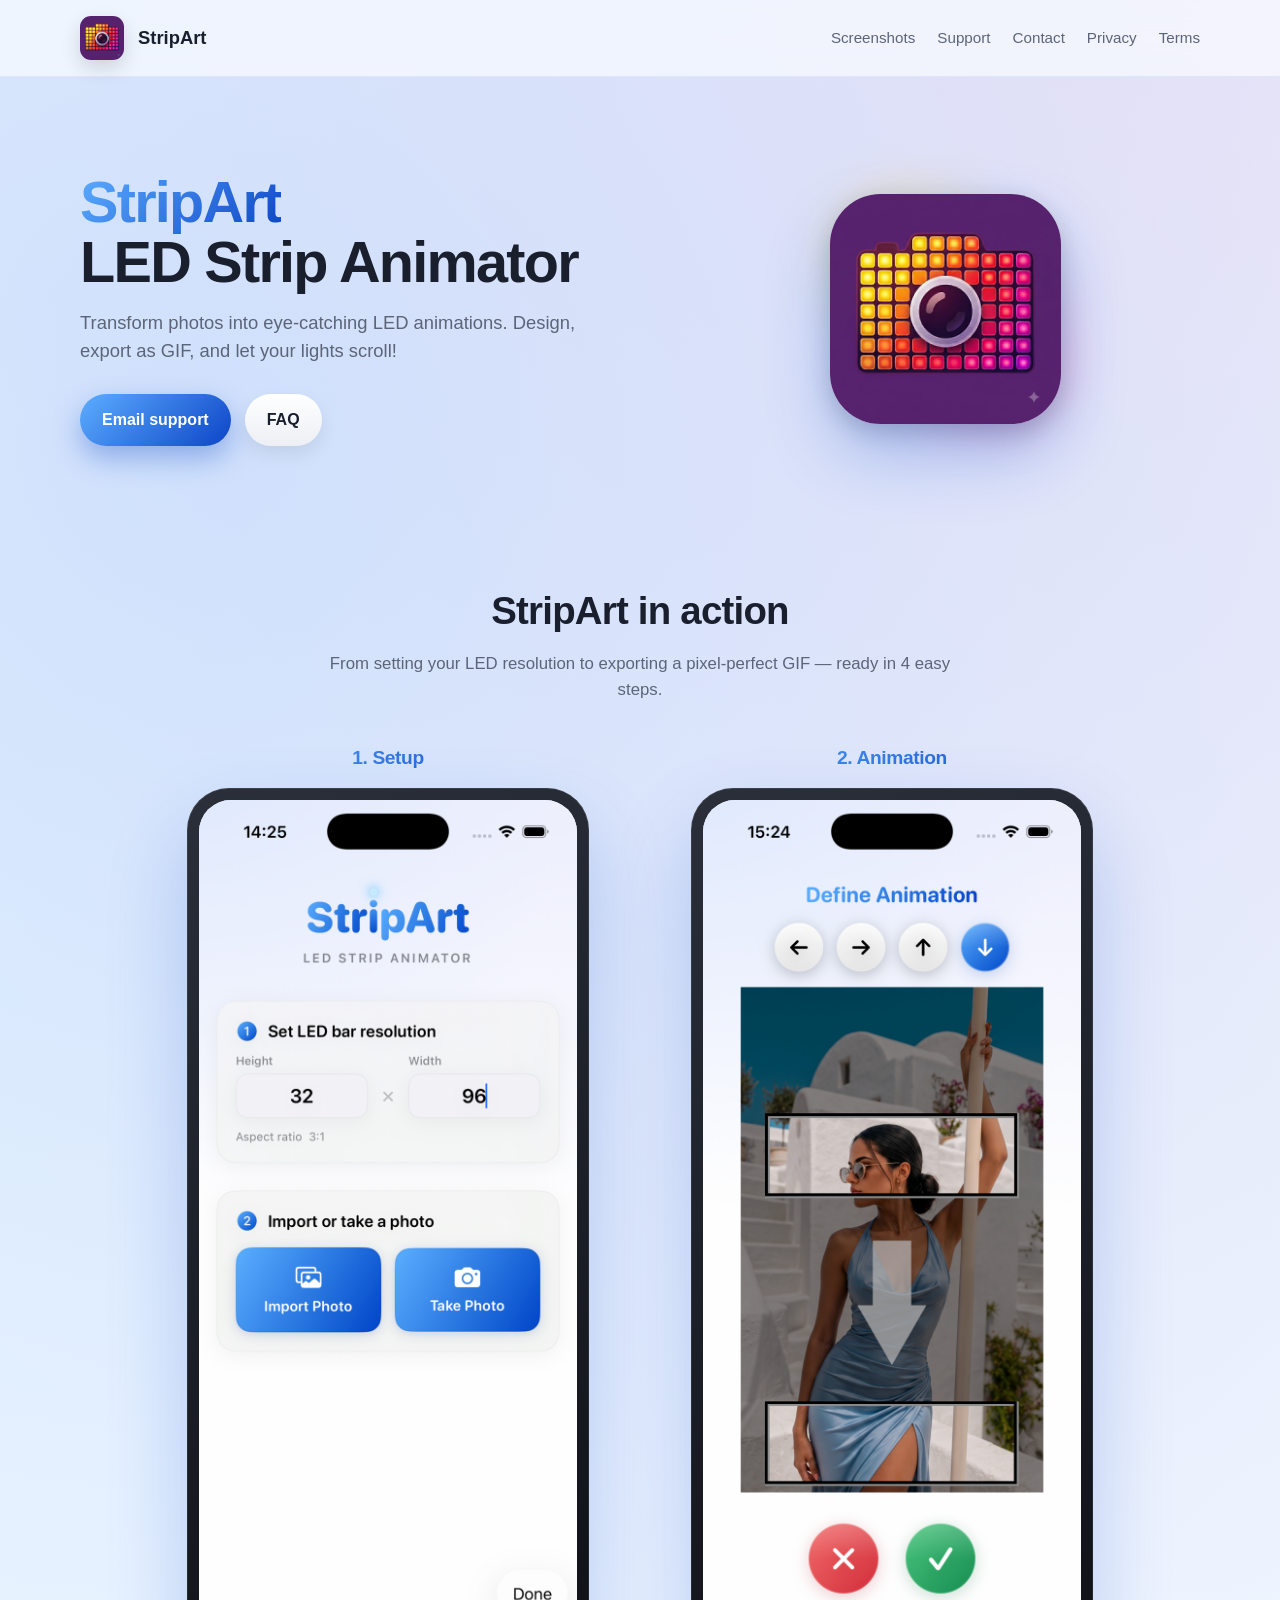
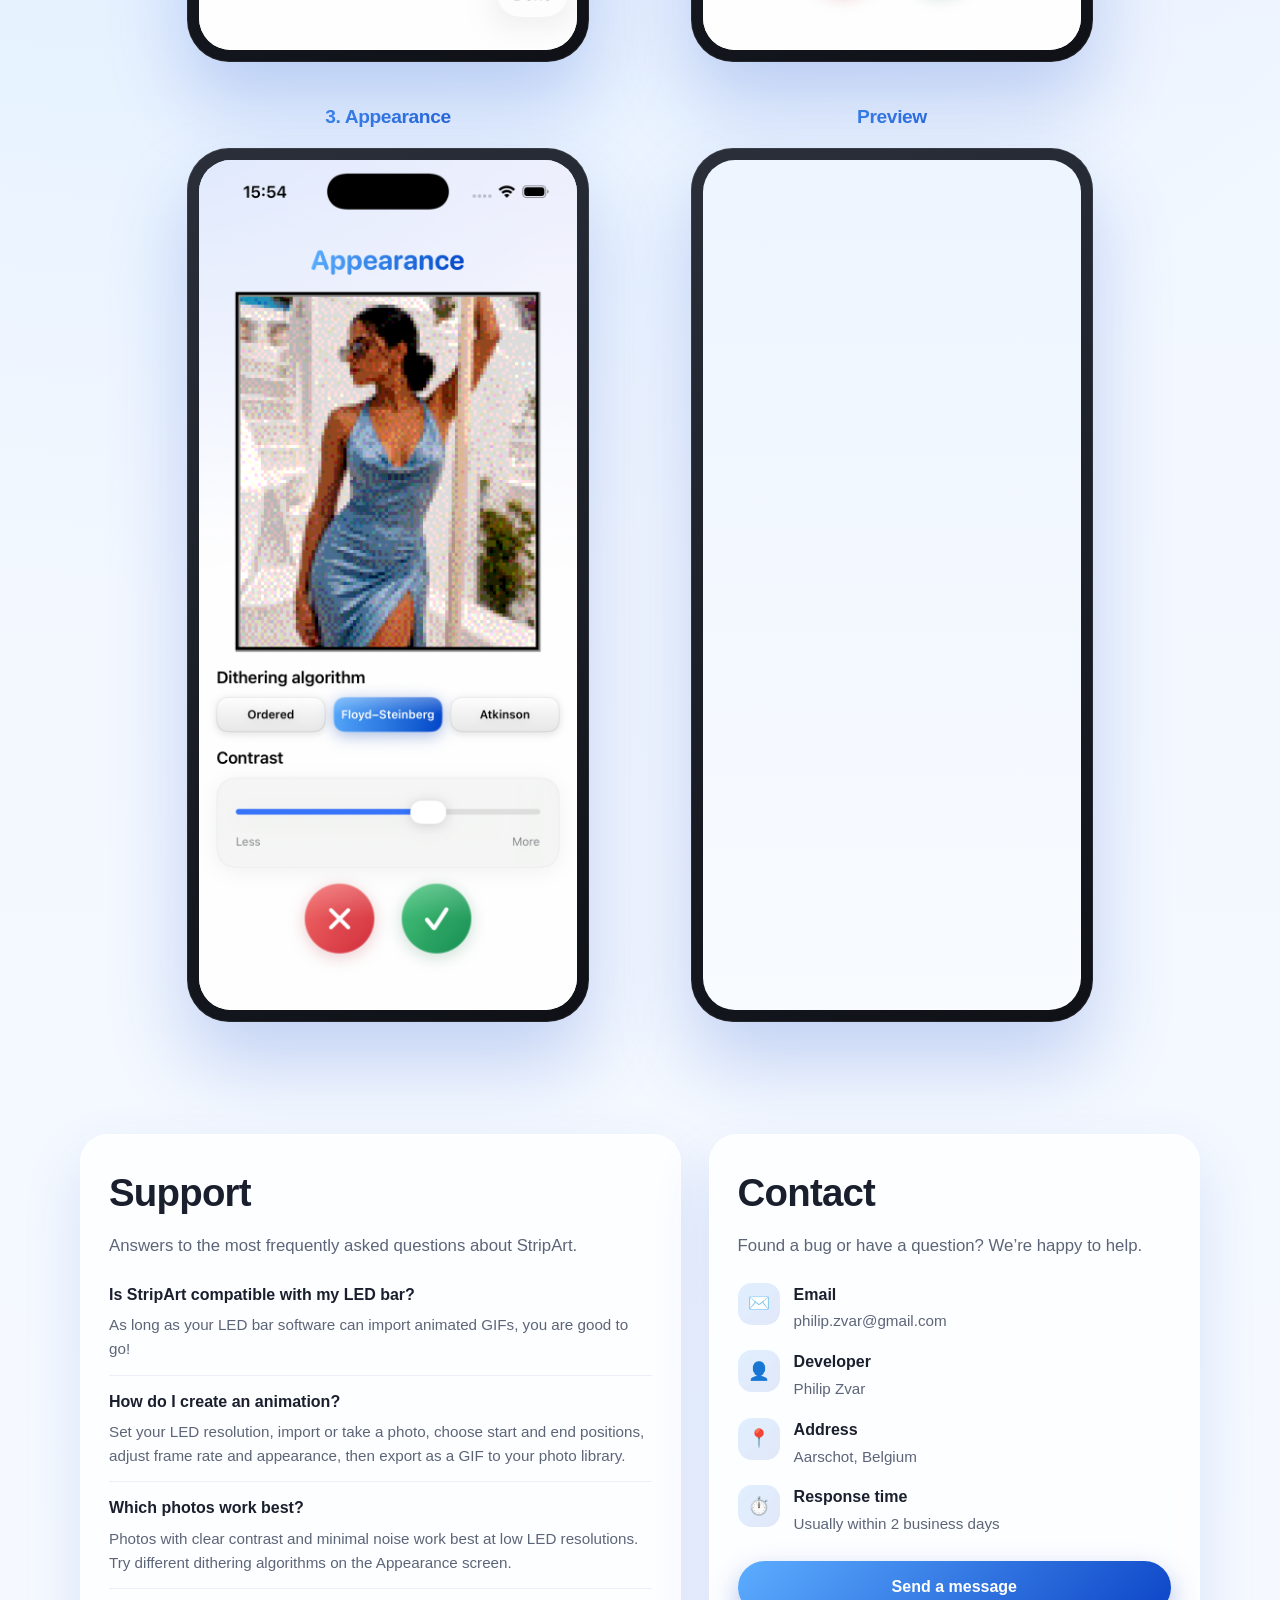
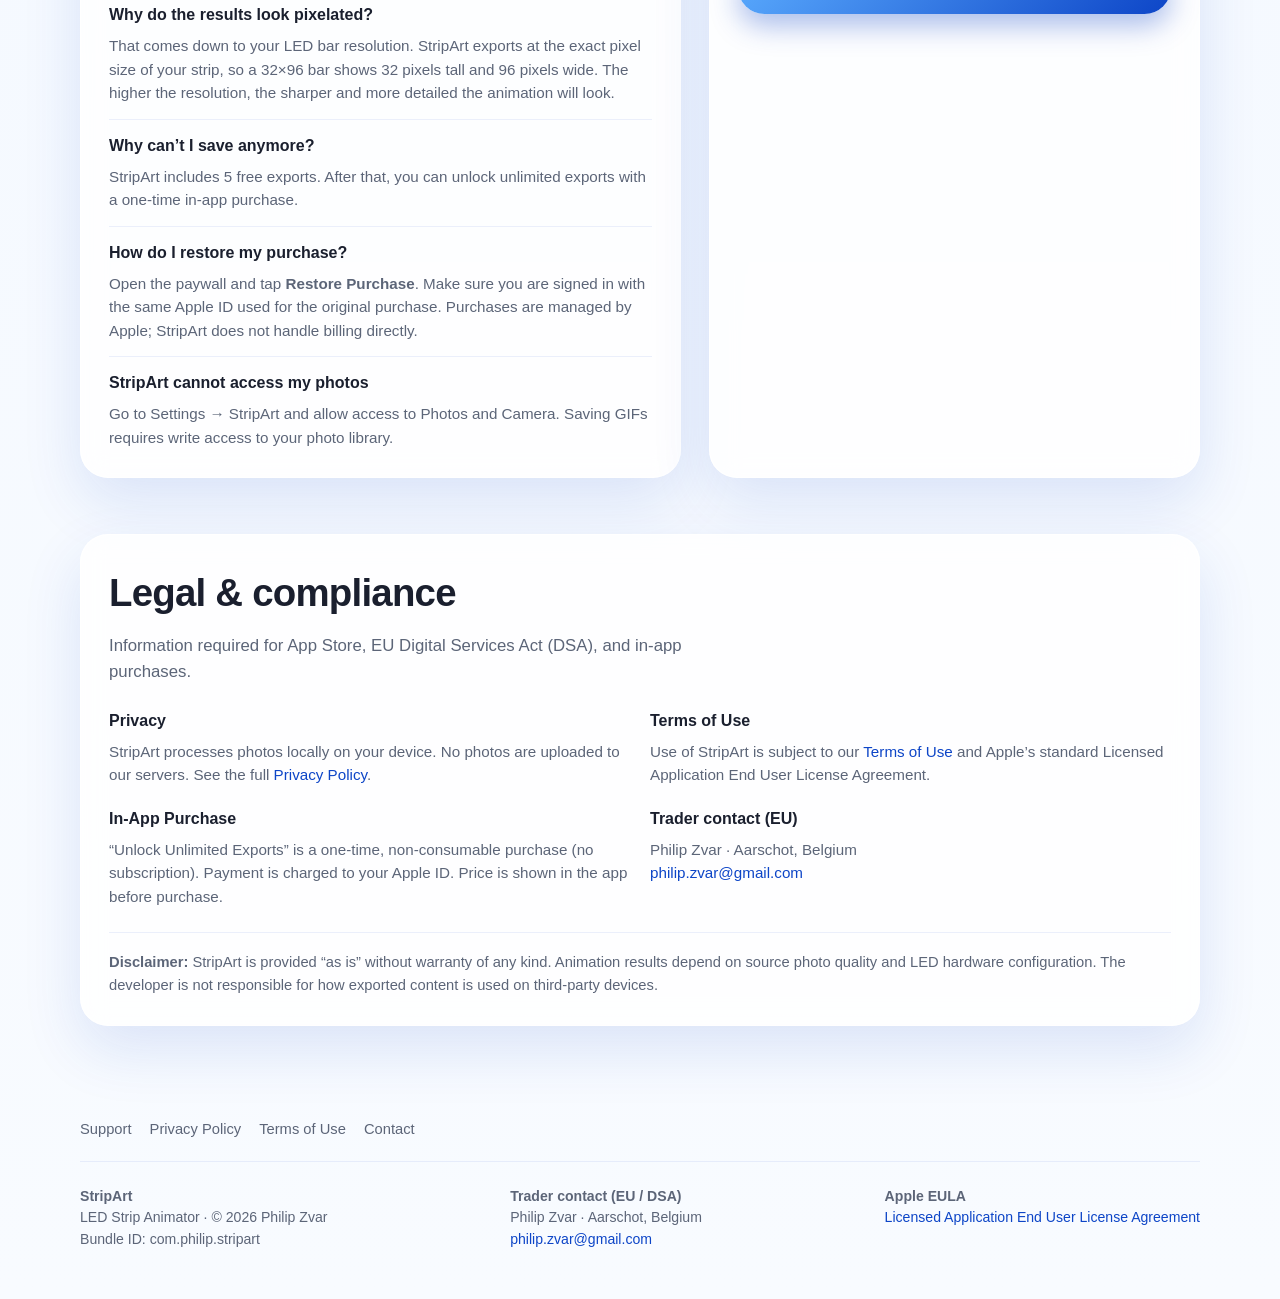
==== commit 1888ae1d: "Add LED compatibility FAQ as first support item on website. Explain that StripArt works with any LED" ====
--- a/website/index.html
+++ b/website/index.html
@@ -130,6 +130,13 @@
           </div>
 
           <div class="faq-item">
+            <h3>Is StripArt compatible with my LED bar?</h3>
+            <p>
+              As long as your LED bar software can import animated GIFs, you are good to go!
+            </p>
+          </div>
+
+          <div class="faq-item">
             <h3>How do I create an animation?</h3>
             <p>
               Set your LED resolution, import or take a photo, choose start and end positions,
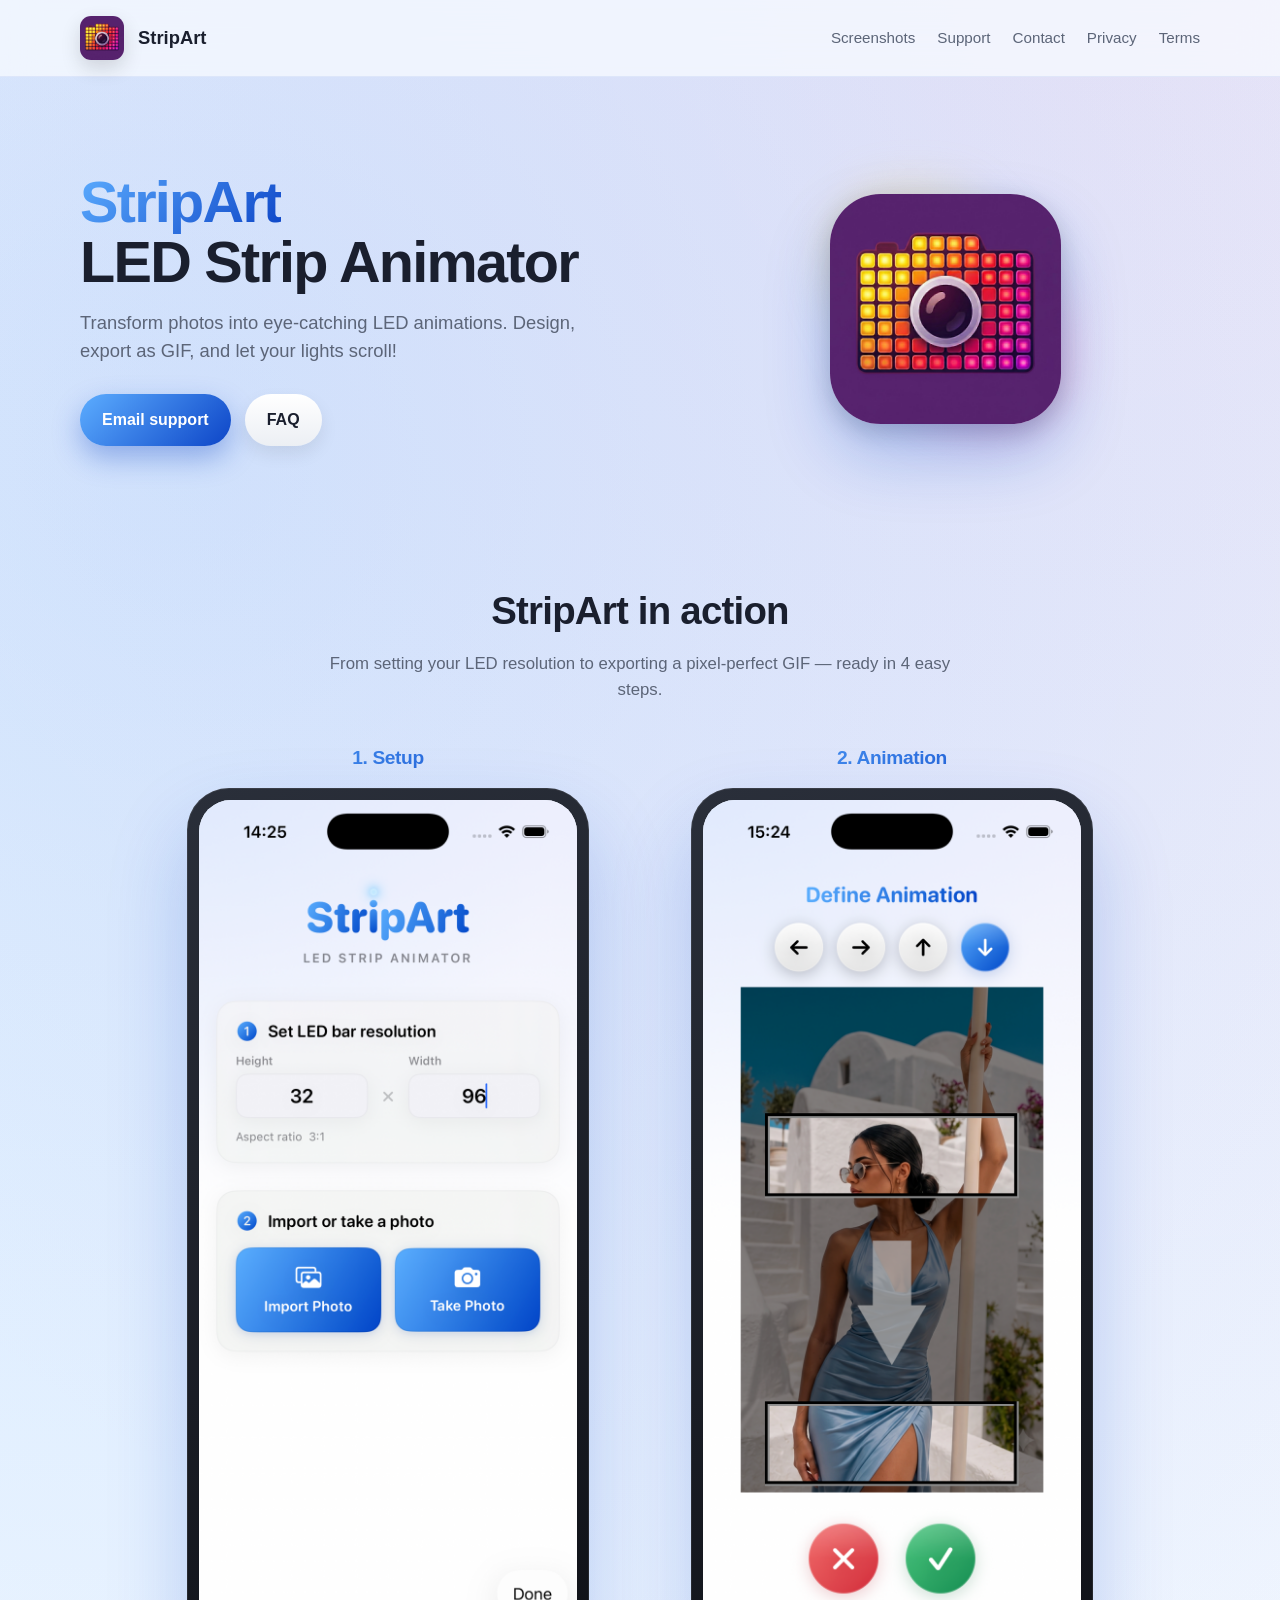
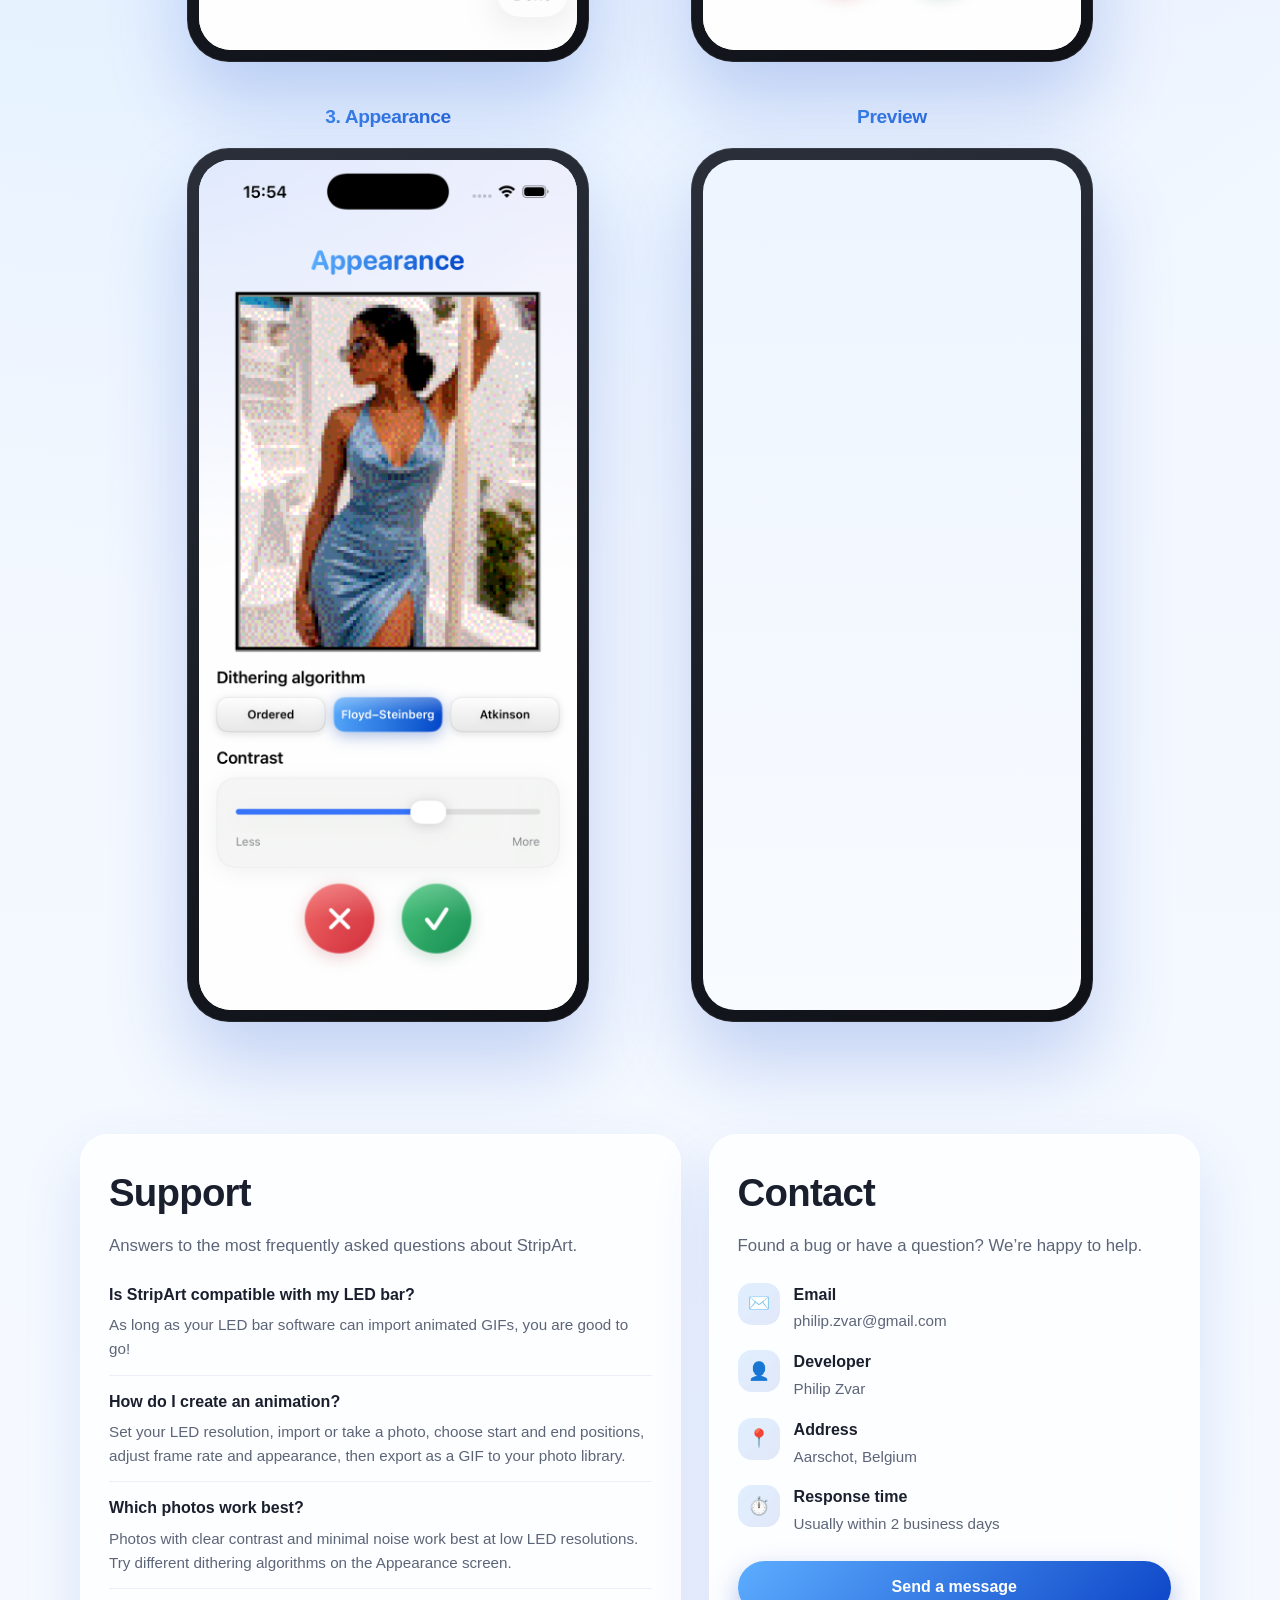
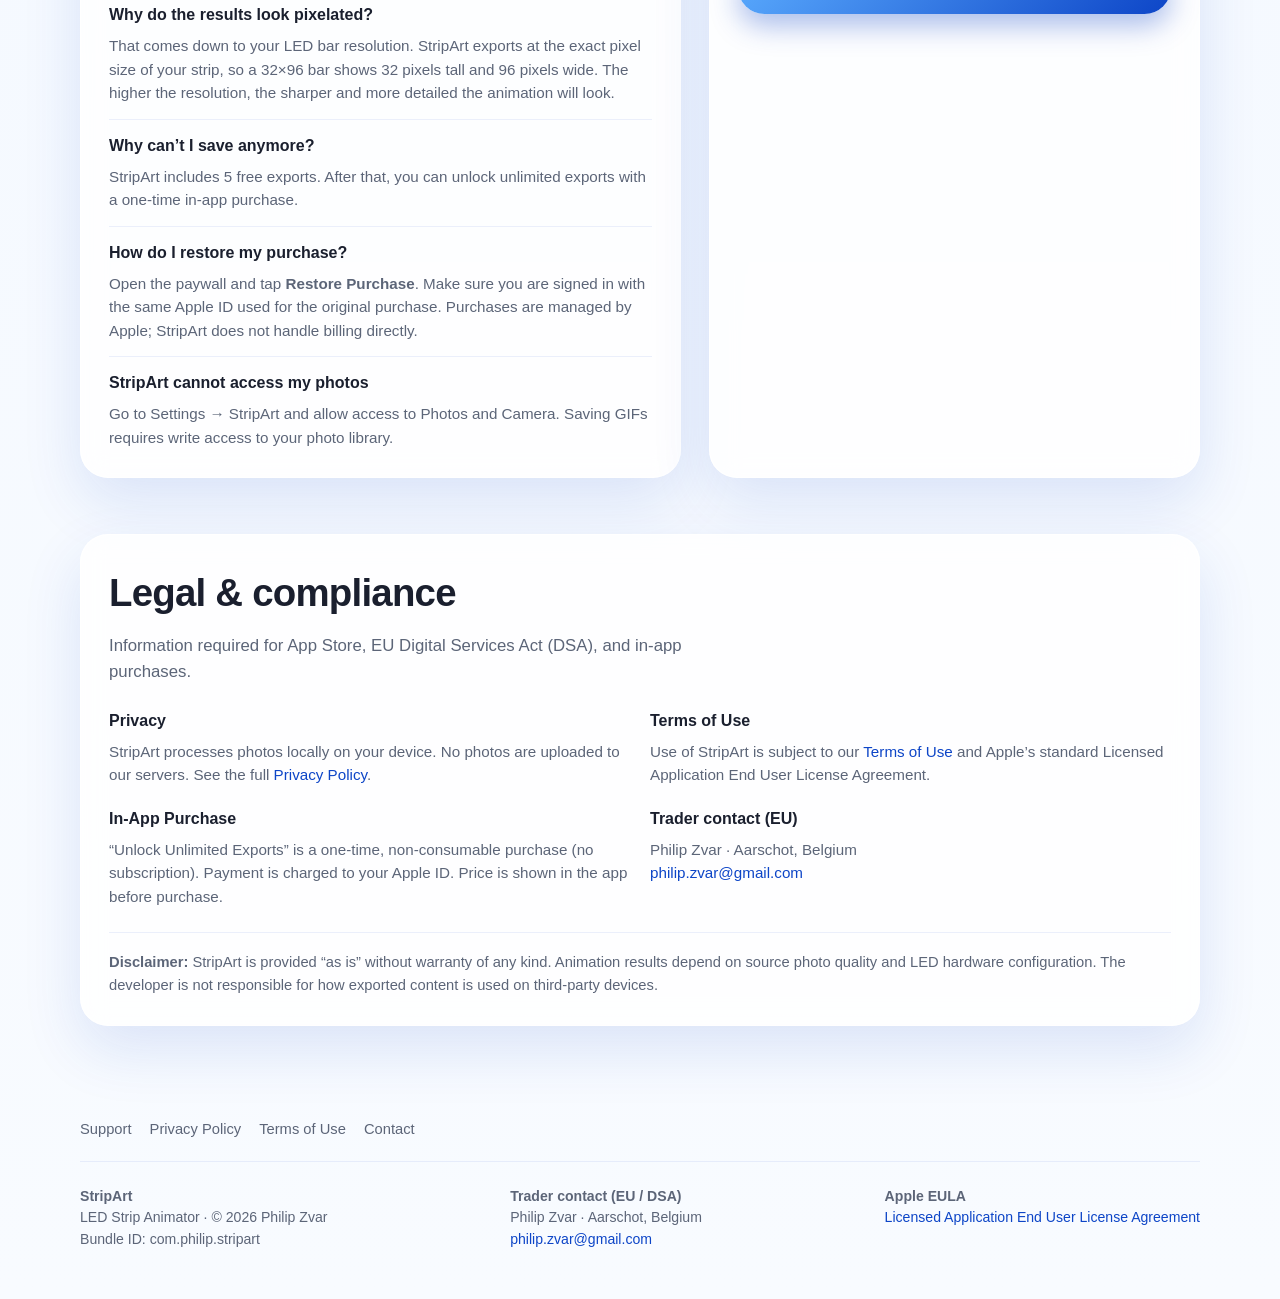
==== commit 8d12c03c: "Update support website with the new StripArt app icon. Co-authored-by: Cursor <cursoragent@cursor.co" ====
--- a/website/index.html
+++ b/website/index.html
@@ -5,15 +5,15 @@
   <meta name="viewport" content="width=device-width, initial-scale=1.0">
   <meta name="description" content="StripArt — transform photos into eye-catching LED animations. Design, export as GIF, and let your lights scroll!">
   <title>StripArt — Support &amp; Contact</title>
-  <link rel="icon" href="assets/icon.png">
-  <link rel="apple-touch-icon" href="assets/icon.png">
+  <link rel="icon" href="assets/icon.png" sizes="512x512">
+  <link rel="apple-touch-icon" href="assets/icon-1024.png">
   <link rel="stylesheet" href="styles.css">
 </head>
 <body>
   <header class="site-header">
     <div class="container nav">
       <a class="brand" href="index.html">
-        <img src="assets/icon.png" alt="StripArt app icon" width="44" height="44">
+        <img src="assets/icon.png" srcset="assets/icon.png 512w, assets/icon-1024.png 1024w" sizes="44px" alt="StripArt app icon" width="44" height="44">
         StripArt
       </a>
       <ul class="nav-links">
@@ -42,7 +42,7 @@
       <div class="hero-device">
         <div class="icon-showcase" aria-hidden="true">
           <div class="icon-showcase-glow"></div>
-          <img src="assets/icon.png" alt="" class="icon-showcase-image">
+          <img src="assets/icon-1024.png" alt="StripArt app icon" class="icon-showcase-image" width="1024" height="1024">
         </div>
       </div>
     </section>
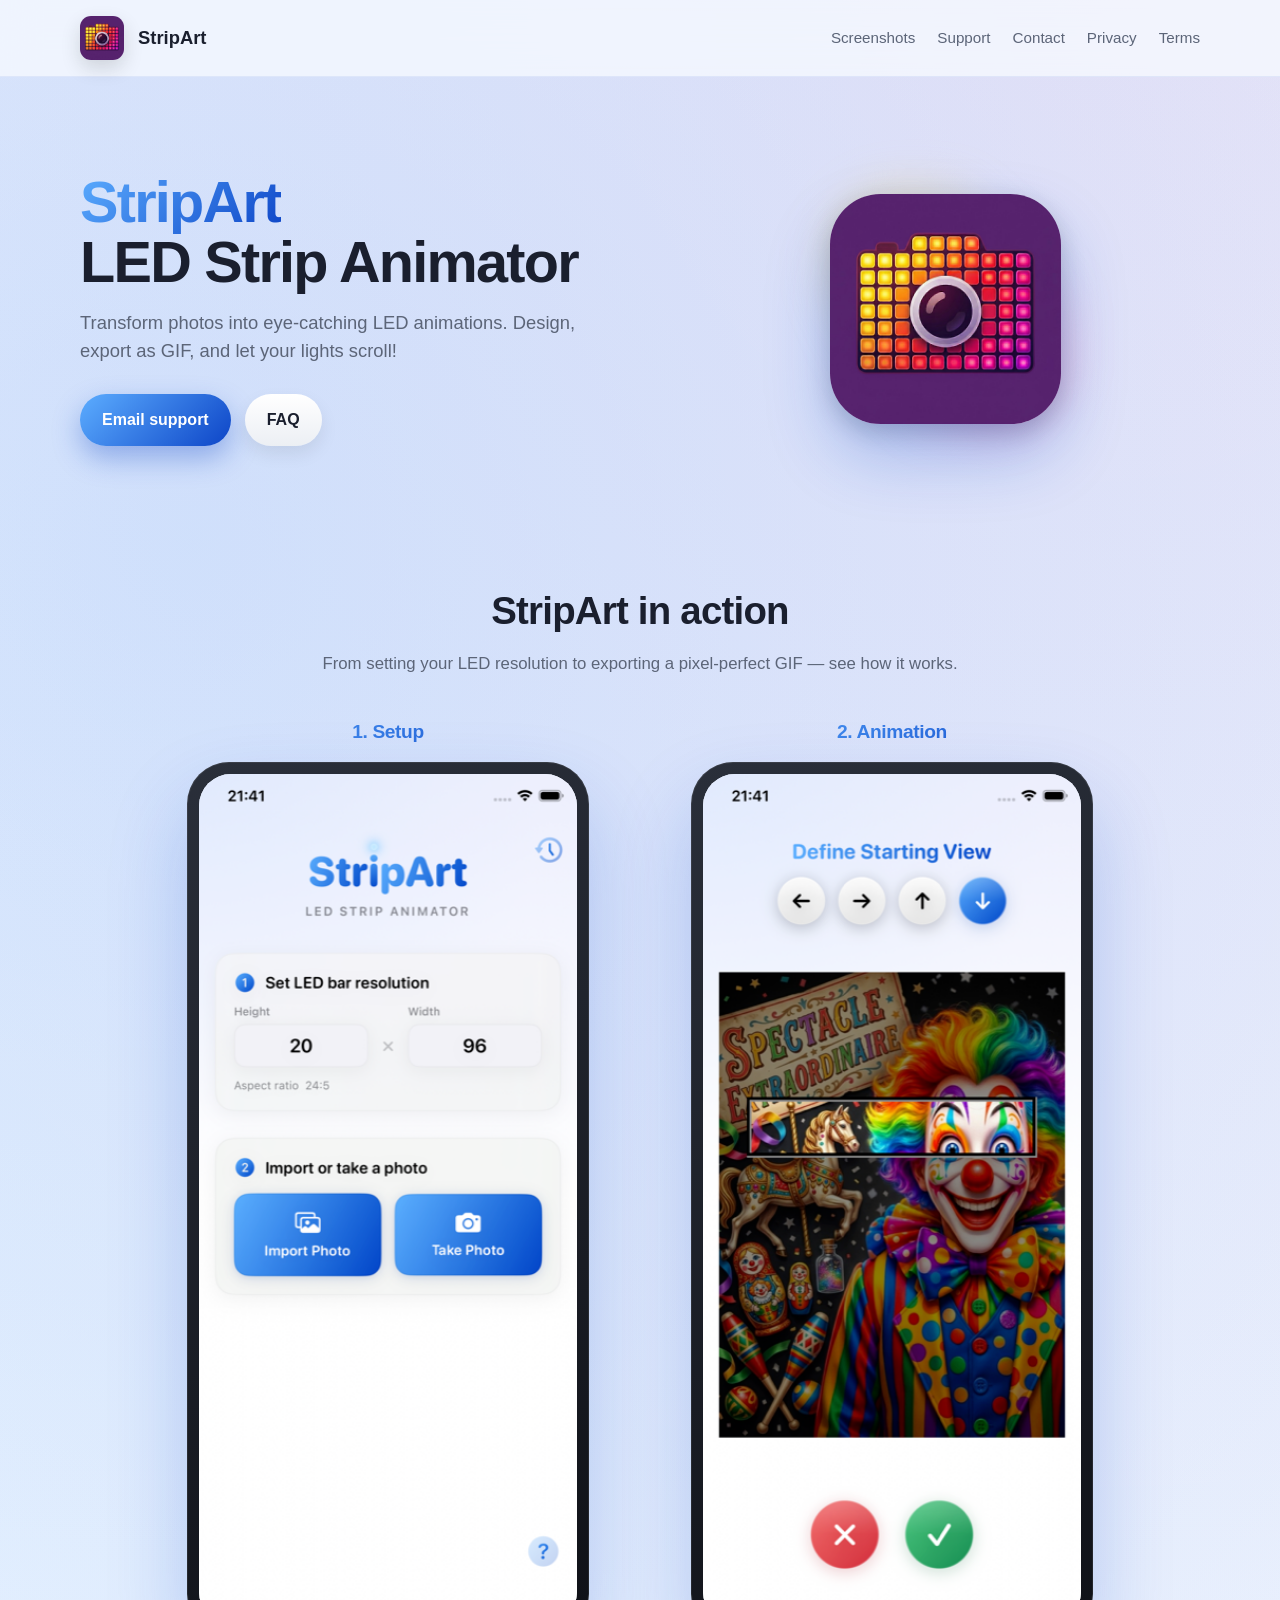
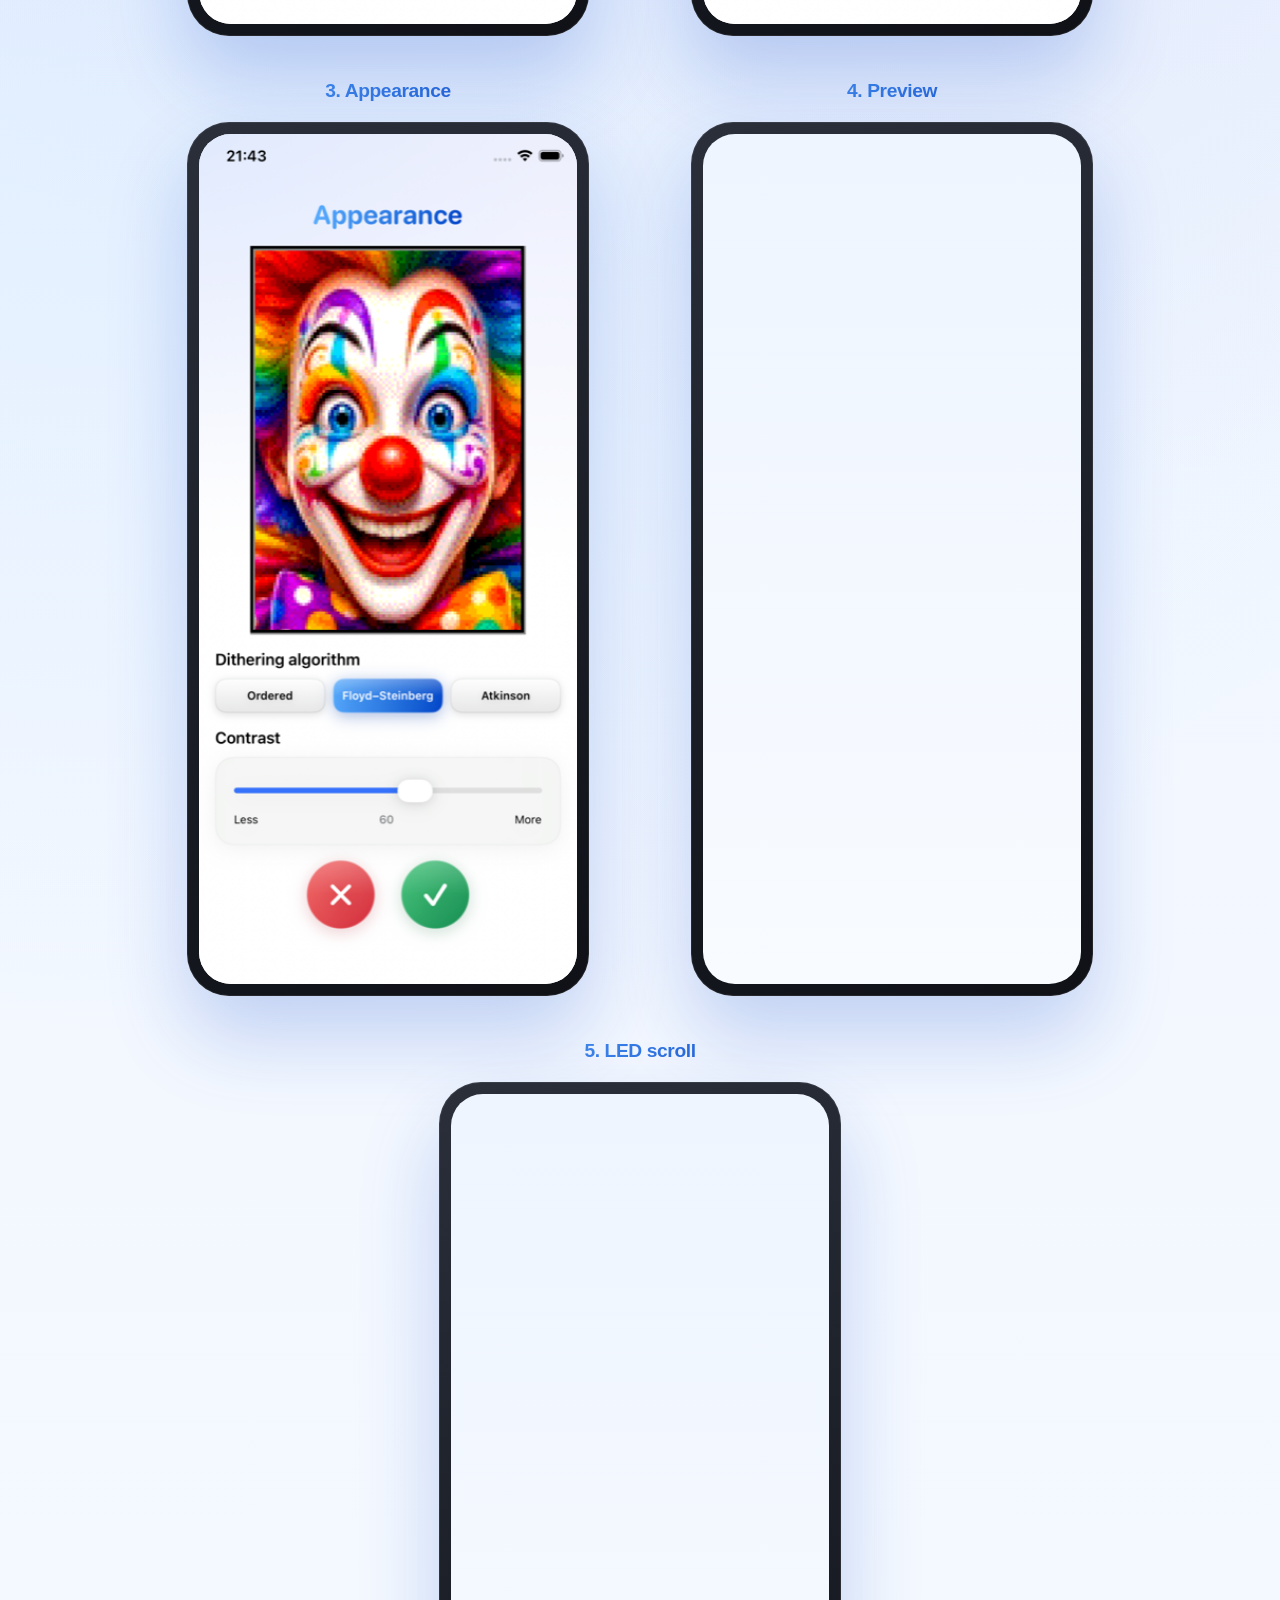
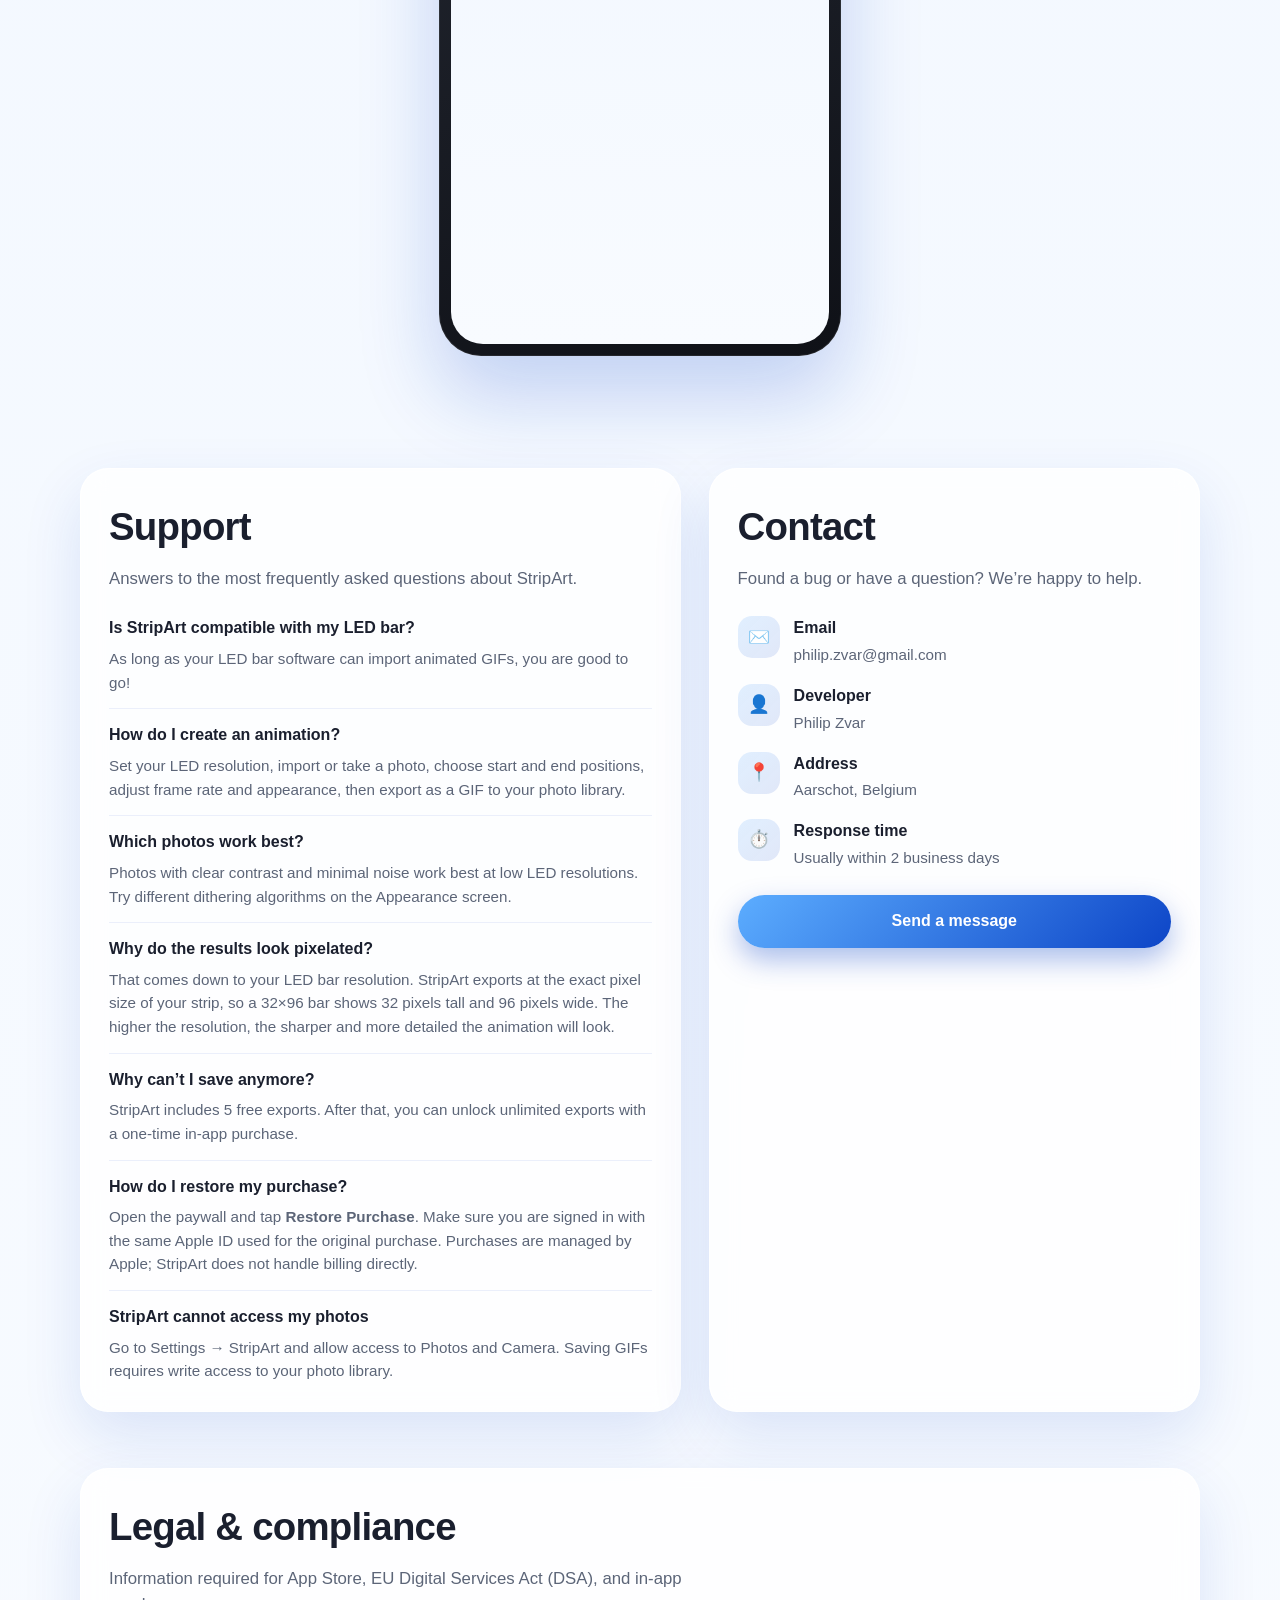
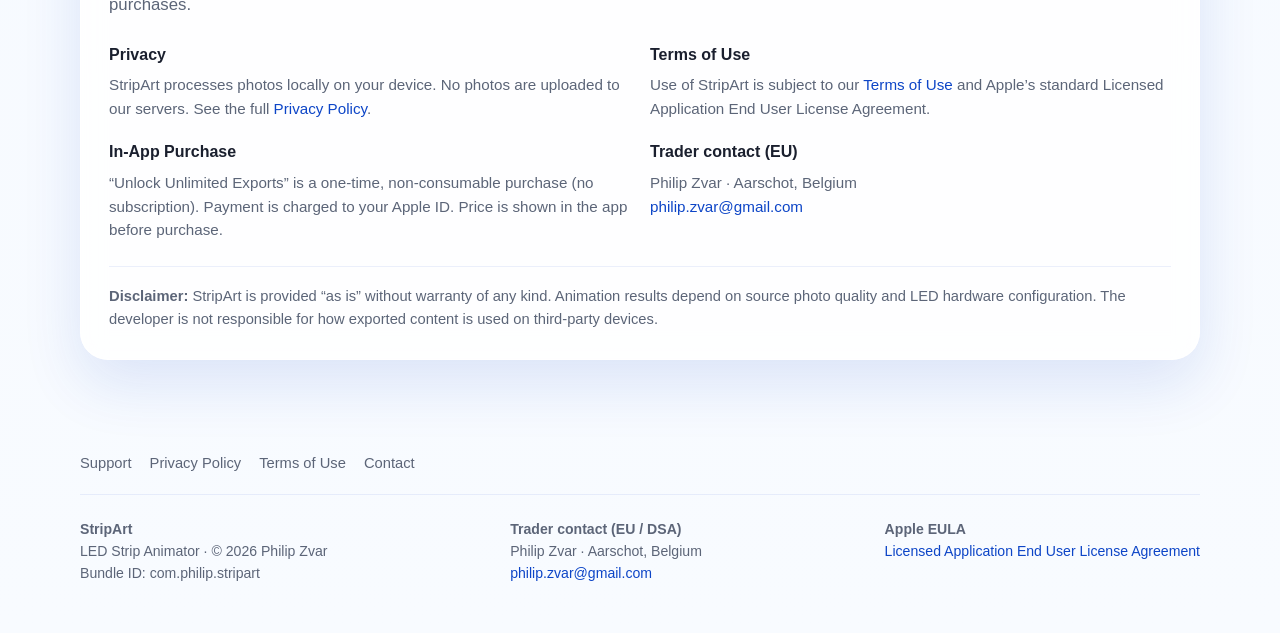
==== commit 7e00339b: "Update support website screenshots to latest 6.5" captures. Replace three static screens and add a s" ====
--- a/website/index.html
+++ b/website/index.html
@@ -51,7 +51,7 @@
       <div class="container">
         <div class="section-header">
           <h2>StripArt in action</h2>
-          <p>From setting your LED resolution to exporting a pixel-perfect GIF — ready in 4 easy steps.</p>
+          <p>From setting your LED resolution to exporting a pixel-perfect GIF — see how it works.</p>
         </div>
 
         <div class="screenshots-grid">
@@ -61,7 +61,7 @@
               <div class="phone-screen">
                 <img
                   src="assets/screenshots/01-setup-804w.png"
-                  srcset="assets/screenshots/01-setup-804w.png 804w, assets/screenshots/01-setup.png 1206w"
+                  srcset="assets/screenshots/01-setup-804w.png 804w, assets/screenshots/01-setup.png 1242w"
                   sizes="(max-width: 640px) 336px, 378px"
                   width="402"
                   height="874"
@@ -77,12 +77,12 @@
             <div class="phone-frame">
               <div class="phone-screen">
                 <img
-                  src="assets/screenshots/03-crop-end-804w.png"
-                  srcset="assets/screenshots/03-crop-end-804w.png 804w, assets/screenshots/03-crop-end.png 1206w"
+                  src="assets/screenshots/02-animation-804w.png"
+                  srcset="assets/screenshots/02-animation-804w.png 804w, assets/screenshots/02-animation.png 1242w"
                   sizes="(max-width: 640px) 336px, 378px"
                   width="402"
                   height="874"
-                  alt="StripArt crop — drag to end position"
+                  alt="StripArt animation — define the starting view"
                   decoding="async"
                 >
               </div>
@@ -94,8 +94,8 @@
             <div class="phone-frame">
               <div class="phone-screen">
                 <img
-                  src="assets/screenshots/04-appearance-804w.png"
-                  srcset="assets/screenshots/04-appearance-804w.png 804w, assets/screenshots/04-appearance.png 1206w"
+                  src="assets/screenshots/03-appearance-804w.png"
+                  srcset="assets/screenshots/03-appearance-804w.png 804w, assets/screenshots/03-appearance.png 1242w"
                   sizes="(max-width: 640px) 336px, 378px"
                   width="402"
                   height="874"
@@ -107,10 +107,22 @@
           </figure>
 
           <figure class="screenshot-card">
-            <figcaption>Preview</figcaption>
-            <div class="phone-frame">
-              <div class="phone-screen">
-                <video autoplay loop muted playsinline preload="auto" aria-label="StripArt animation preview">
+            <figcaption>4. Preview</figcaption>
+            <div class="phone-frame">
+              <div class="phone-screen">
+                <video autoplay loop muted playsinline preload="auto" aria-label="StripArt preview animation">
+                  <source src="assets/screenshots/04-preview.mp4" type="video/mp4">
+                  <source src="assets/screenshots/04-preview.mov" type="video/quicktime">
+                </video>
+              </div>
+            </div>
+          </figure>
+
+          <figure class="screenshot-card">
+            <figcaption>5. LED scroll</figcaption>
+            <div class="phone-frame">
+              <div class="phone-screen">
+                <video autoplay loop muted playsinline preload="auto" aria-label="StripArt LED scroll animation">
                   <source src="assets/screenshots/05-preview.mp4" type="video/mp4">
                   <source src="assets/screenshots/05-preview.mov" type="video/quicktime">
                 </video>
--- a/website/styles.css
+++ b/website/styles.css
@@ -425,6 +425,12 @@
   color: transparent;
 }
 
+/* Center the lone last card when the grid has an odd count. */
+.screenshot-card:last-child:nth-child(odd) {
+  grid-column: 1 / -1;
+  justify-self: center;
+}
+
 /* CSS mock screens */
 .mock-ui {
   height: 100%;
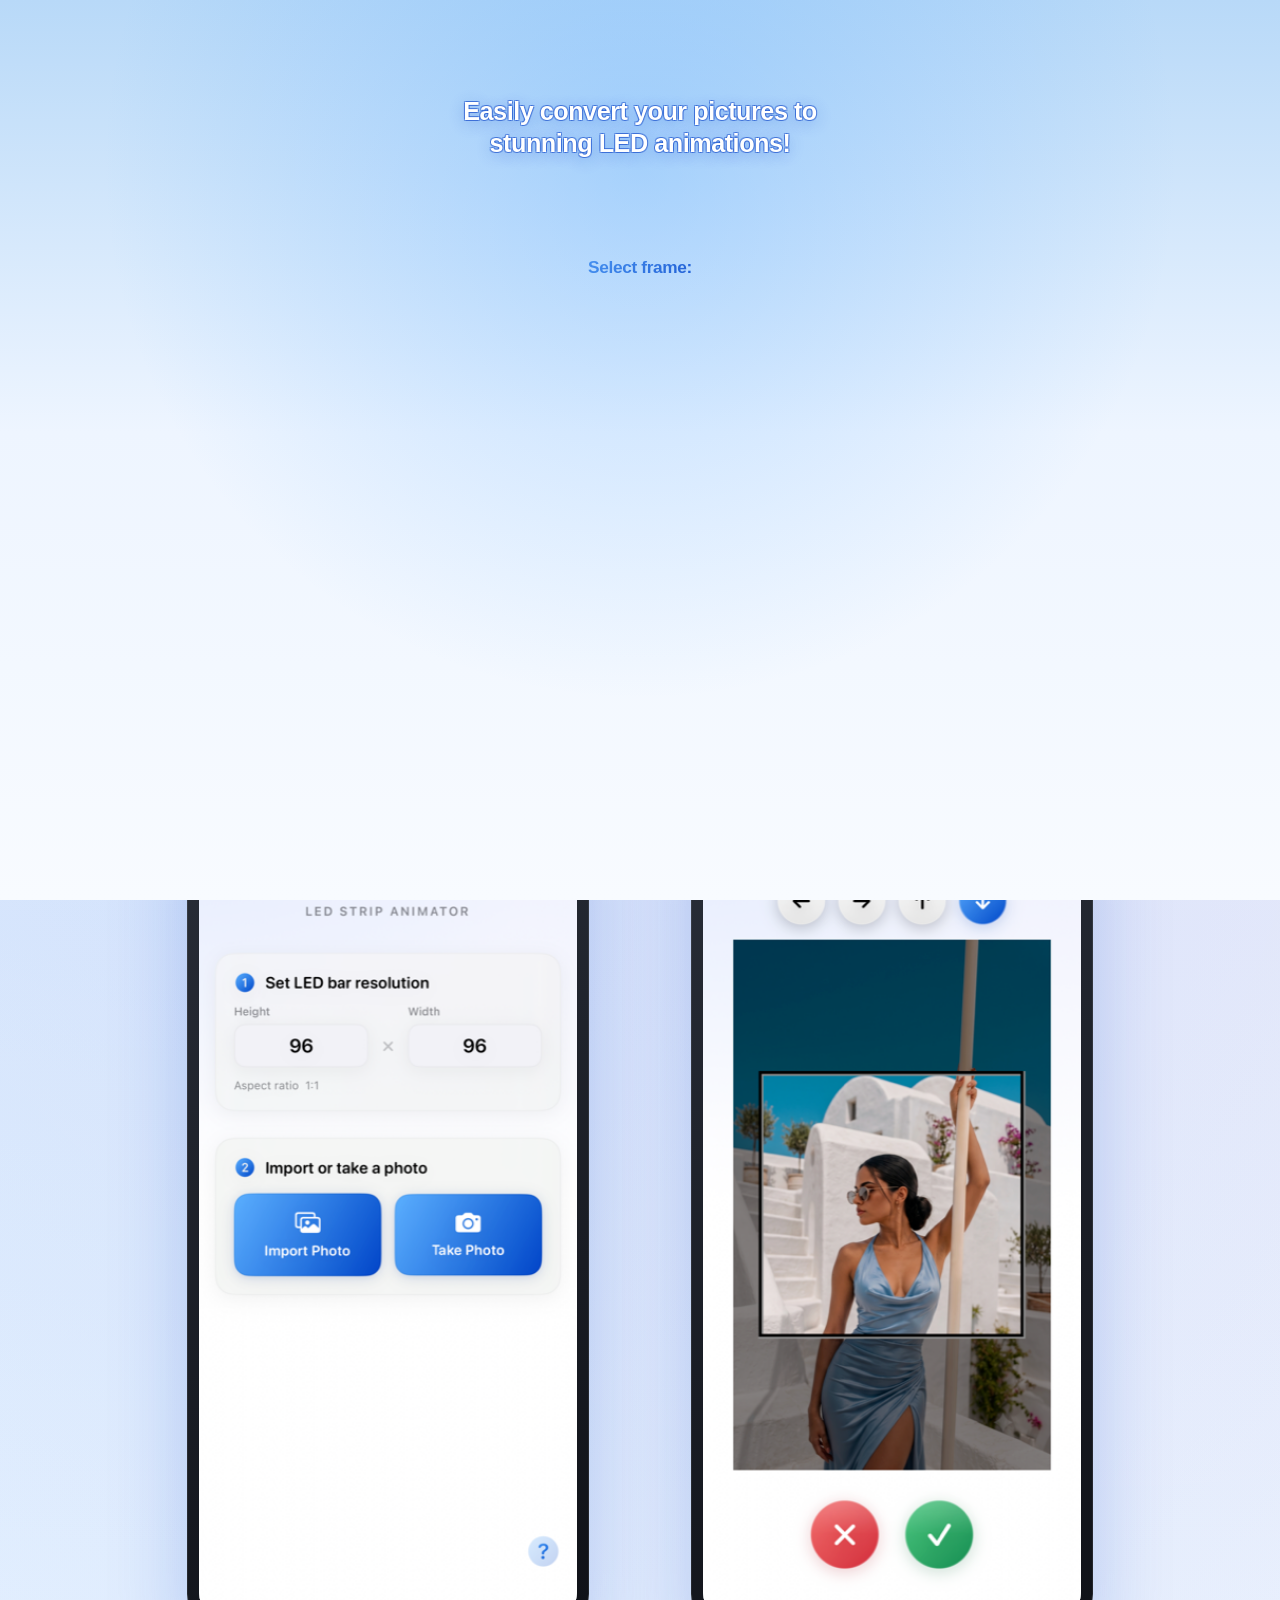
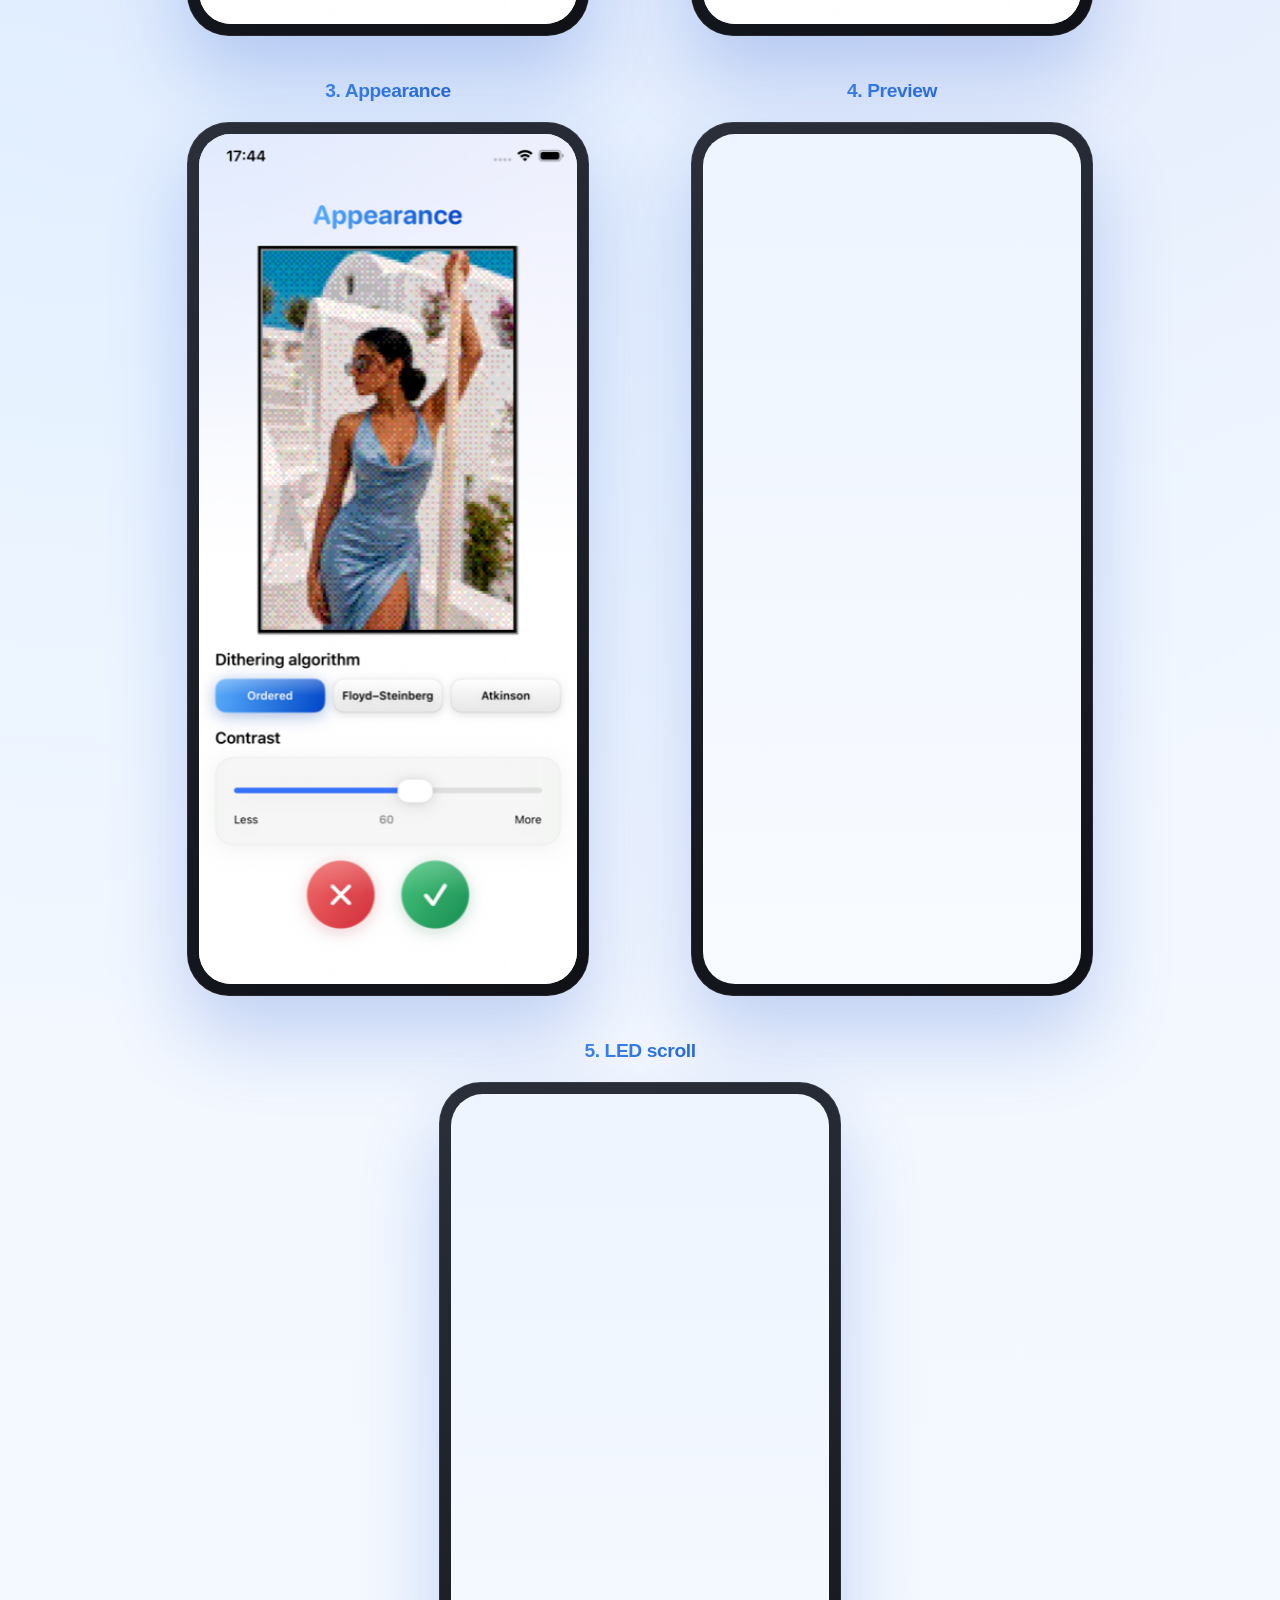
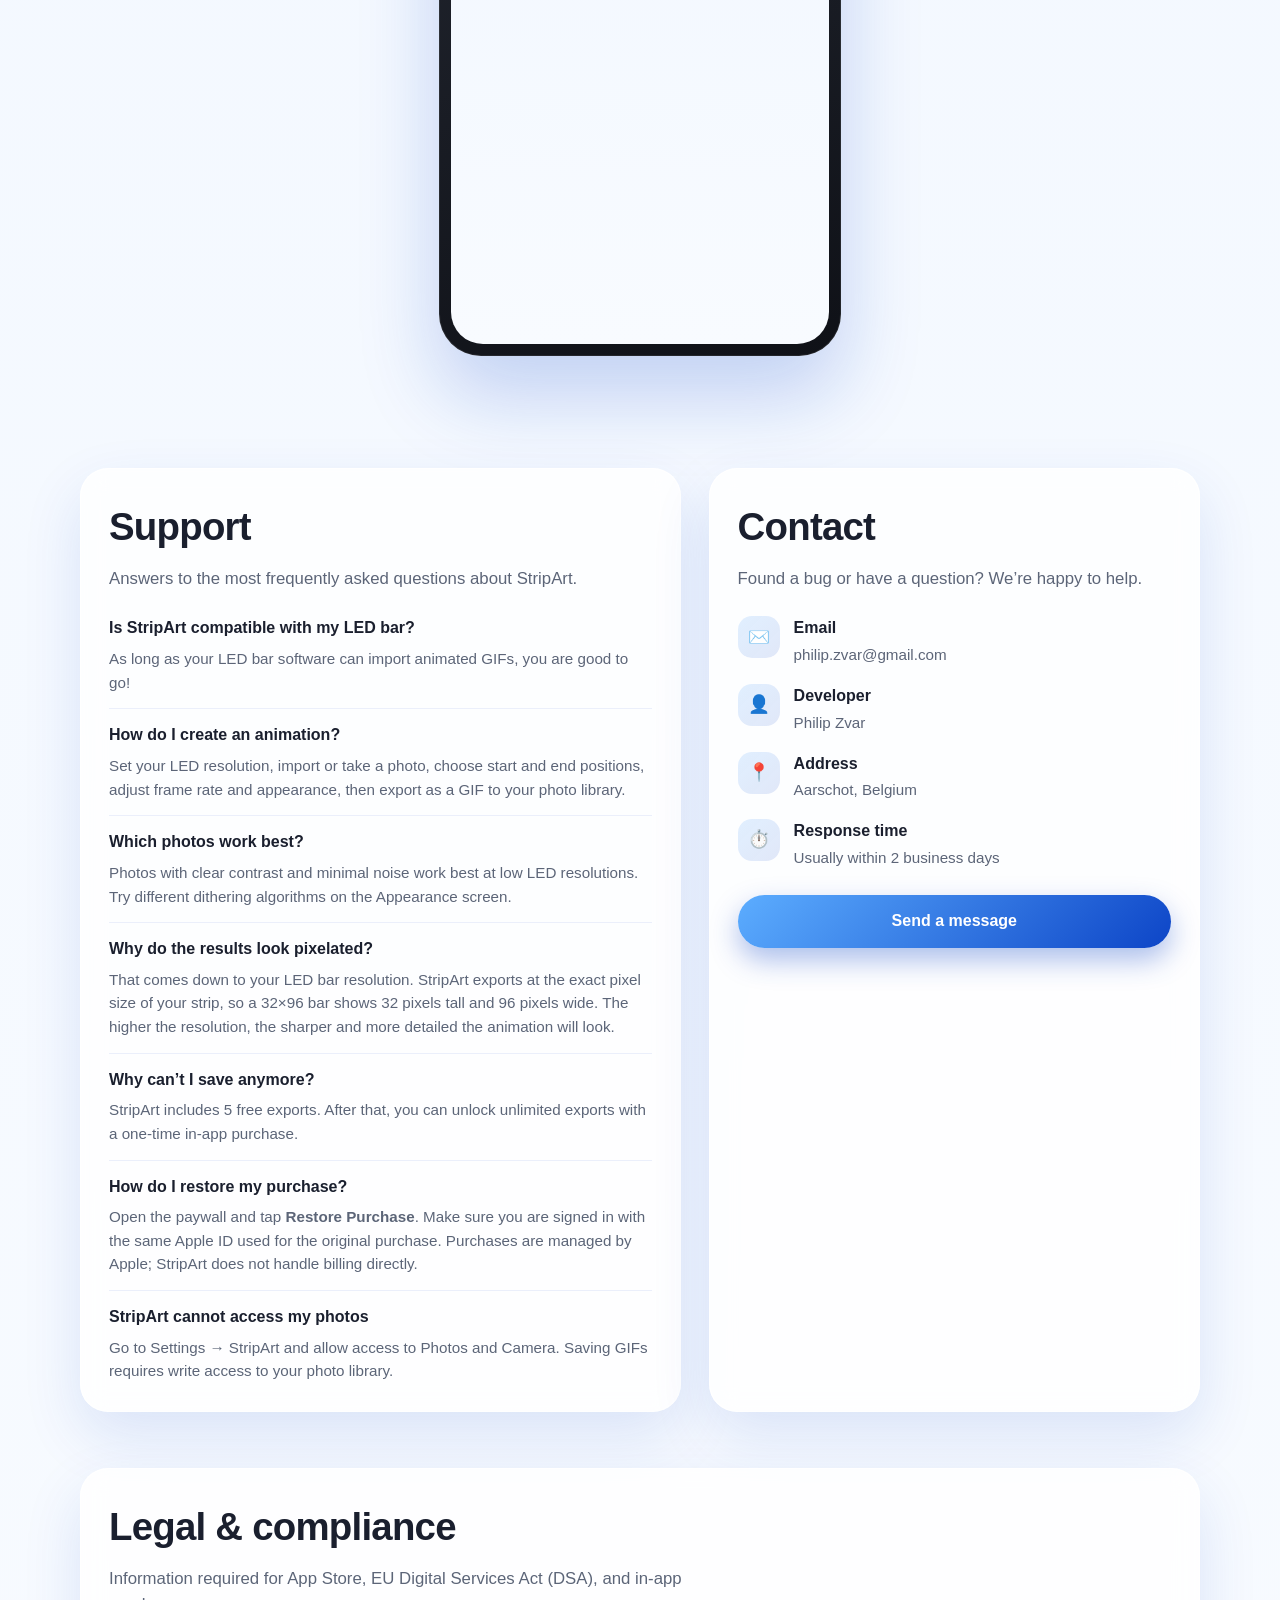
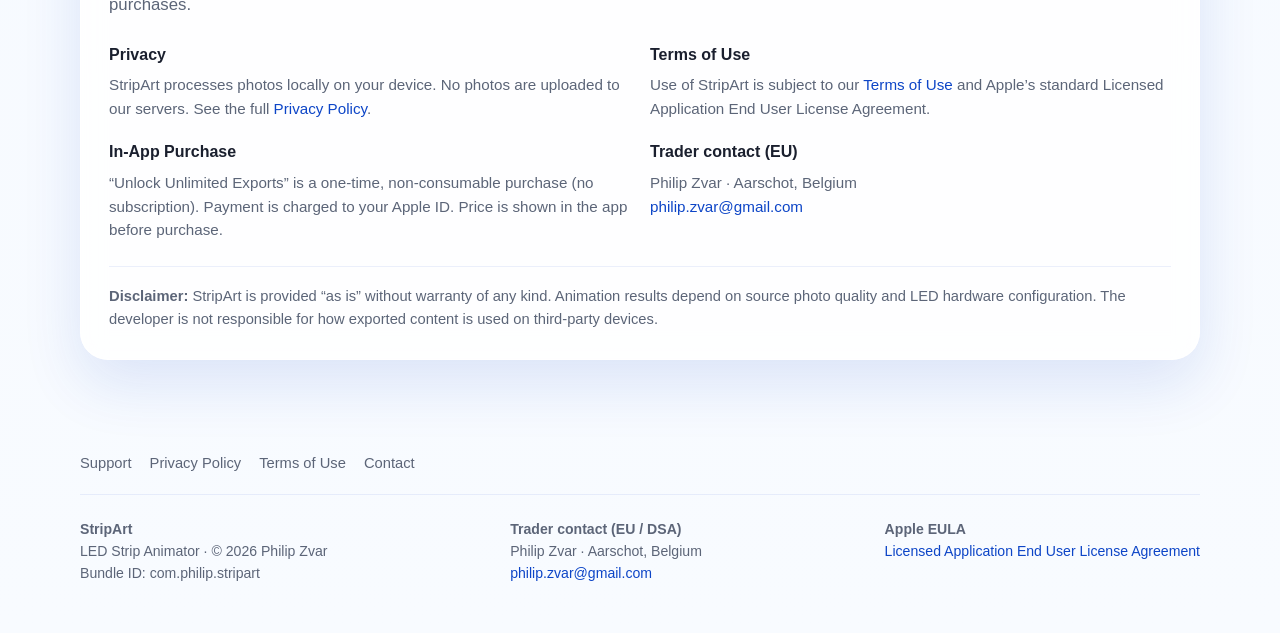
==== commit 654581fa: "Add gallery, LED preview, startup animation, and website refresh. Introduce in-app gallery with glow" ====
--- a/website/index.html
+++ b/website/index.html
@@ -9,7 +9,17 @@
   <link rel="apple-touch-icon" href="assets/icon-1024.png">
   <link rel="stylesheet" href="styles.css">
 </head>
-<body>
+<body class="startup-open">
+  <div id="startup-overlay" class="startup-overlay" role="dialog" aria-modal="true" aria-label="StripArt introduction — tap to continue">
+    <div class="startup-stage">
+      <video class="startup-video" autoplay loop muted playsinline preload="auto" aria-hidden="true">
+        <source src="assets/startup-animation.mp4?v=20260629" type="video/mp4">
+      </video>
+      <p class="startup-headline">Easily convert your pictures to stunning LED animations!</p>
+      <p class="startup-phone-label">Select frame:</p>
+    </div>
+  </div>
+
   <header class="site-header">
     <div class="container nav">
       <a class="brand" href="index.html">
@@ -60,12 +70,12 @@
             <div class="phone-frame">
               <div class="phone-screen">
                 <img
-                  src="assets/screenshots/01-setup-804w.png"
-                  srcset="assets/screenshots/01-setup-804w.png 804w, assets/screenshots/01-setup.png 1242w"
+                  src="assets/screenshots/01-setup-804w.png?v=20260627"
+                  srcset="assets/screenshots/01-setup-804w.png?v=20260627 804w, assets/screenshots/01-setup.png?v=20260627 1242w"
                   sizes="(max-width: 640px) 336px, 378px"
                   width="402"
                   height="874"
-                  alt="StripArt setup — set LED resolution and import a photo"
+                  alt="StripArt setup — set LED resolution (96×96) and import a photo"
                   decoding="async"
                 >
               </div>
@@ -77,8 +87,8 @@
             <div class="phone-frame">
               <div class="phone-screen">
                 <img
-                  src="assets/screenshots/02-animation-804w.png"
-                  srcset="assets/screenshots/02-animation-804w.png 804w, assets/screenshots/02-animation.png 1242w"
+                  src="assets/screenshots/02-animation-804w.png?v=20260627"
+                  srcset="assets/screenshots/02-animation-804w.png?v=20260627 804w, assets/screenshots/02-animation.png?v=20260627 1242w"
                   sizes="(max-width: 640px) 336px, 378px"
                   width="402"
                   height="874"
@@ -94,8 +104,8 @@
             <div class="phone-frame">
               <div class="phone-screen">
                 <img
-                  src="assets/screenshots/03-appearance-804w.png"
-                  srcset="assets/screenshots/03-appearance-804w.png 804w, assets/screenshots/03-appearance.png 1242w"
+                  src="assets/screenshots/03-appearance-804w.png?v=20260627"
+                  srcset="assets/screenshots/03-appearance-804w.png?v=20260627 804w, assets/screenshots/03-appearance.png?v=20260627 1242w"
                   sizes="(max-width: 640px) 336px, 378px"
                   width="402"
                   height="874"
@@ -111,8 +121,8 @@
             <div class="phone-frame">
               <div class="phone-screen">
                 <video autoplay loop muted playsinline preload="auto" aria-label="StripArt preview animation">
-                  <source src="assets/screenshots/04-preview.mp4" type="video/mp4">
-                  <source src="assets/screenshots/04-preview.mov" type="video/quicktime">
+                  <source src="assets/screenshots/04-preview.mp4?v=20260627" type="video/mp4">
+                  <source src="assets/screenshots/04-preview.mov?v=20260627" type="video/quicktime">
                 </video>
               </div>
             </div>
@@ -123,8 +133,8 @@
             <div class="phone-frame">
               <div class="phone-screen">
                 <video autoplay loop muted playsinline preload="auto" aria-label="StripArt LED scroll animation">
-                  <source src="assets/screenshots/05-preview.mp4" type="video/mp4">
-                  <source src="assets/screenshots/05-preview.mov" type="video/quicktime">
+                  <source src="assets/screenshots/05-preview.mp4?v=20260627" type="video/mp4">
+                  <source src="assets/screenshots/05-preview.mov?v=20260627" type="video/quicktime">
                 </video>
               </div>
             </div>
@@ -322,5 +332,25 @@
       </div>
     </div>
   </footer>
+  <script>
+    (function () {
+      var overlay = document.getElementById("startup-overlay");
+      if (!overlay) return;
+
+      function dismiss() {
+        overlay.classList.add("is-dismissed");
+        document.body.classList.remove("startup-open");
+        overlay.setAttribute("aria-hidden", "true");
+      }
+
+      overlay.addEventListener("click", dismiss);
+      document.addEventListener("keydown", function (event) {
+        if (!overlay.classList.contains("is-dismissed") && (event.key === "Escape" || event.key === "Enter" || event.key === " ")) {
+          event.preventDefault();
+          dismiss();
+        }
+      });
+    })();
+  </script>
 </body>
 </html>
--- a/website/styles.css
+++ b/website/styles.css
@@ -23,6 +23,102 @@
   padding: 0;
 }
 
+body.startup-open {
+  overflow: hidden;
+}
+
+.startup-overlay {
+  position: fixed;
+  inset: 0;
+  z-index: 100;
+  display: grid;
+  place-items: center;
+  background:
+    radial-gradient(circle at 50% 18%, rgba(92, 173, 255, 0.35), transparent 55%),
+    linear-gradient(180deg, #b8d9f8 0%, #eef5ff 48%, #f8fbff 100%);
+  cursor: pointer;
+  transition: opacity 0.45s ease, visibility 0.45s ease;
+}
+
+.startup-overlay.is-dismissed {
+  opacity: 0;
+  visibility: hidden;
+  pointer-events: none;
+}
+
+.startup-stage {
+  position: relative;
+  width: min(100vw, calc(100vh * 853 / 1844));
+  height: min(100vh, calc(100vw * 1844 / 853));
+  max-height: 100vh;
+}
+
+.startup-video {
+  width: 100%;
+  height: 100%;
+  object-fit: contain;
+  display: block;
+  pointer-events: none;
+}
+
+.startup-headline {
+  position: absolute;
+  top: 10.5%;
+  left: 7%;
+  right: 7%;
+  margin: 0;
+  text-align: center;
+  font-family: var(--font);
+  font-weight: 700;
+  font-size: clamp(1.08rem, 4.8vw, 1.58rem);
+  line-height: 1.28;
+  letter-spacing: -0.02em;
+  color: #fff;
+  -webkit-text-stroke: 0.45px rgba(13, 69, 199, 0.42);
+  paint-order: stroke fill;
+  text-shadow:
+    -1px -1px 0 rgba(13, 69, 199, 0.38),
+    1px -1px 0 rgba(13, 69, 199, 0.38),
+    -1px 1px 0 rgba(13, 69, 199, 0.38),
+    1px 1px 0 rgba(13, 69, 199, 0.38),
+    0 3px 16px rgba(13, 69, 199, 0.32);
+  pointer-events: none;
+}
+
+.startup-phone-label {
+  position: absolute;
+  top: 28.5%;
+  left: 21%;
+  right: 21%;
+  margin: 0;
+  text-align: center;
+  font-family: var(--font);
+  font-weight: 700;
+  font-size: clamp(0.82rem, 3.4vw, 1.08rem);
+  line-height: 1.2;
+  letter-spacing: -0.02em;
+  background: linear-gradient(135deg, var(--blue-light), var(--blue-dark));
+  -webkit-background-clip: text;
+  background-clip: text;
+  color: transparent;
+  pointer-events: none;
+}
+
+@media (max-width: 640px) {
+  .startup-headline {
+    top: 9.5%;
+    left: 5%;
+    right: 5%;
+    font-size: clamp(1rem, 5.2vw, 1.28rem);
+  }
+
+  .startup-phone-label {
+    top: 27.5%;
+    left: 18%;
+    right: 18%;
+  }
+}
+
 html {
   scroll-behavior: smooth;
 }
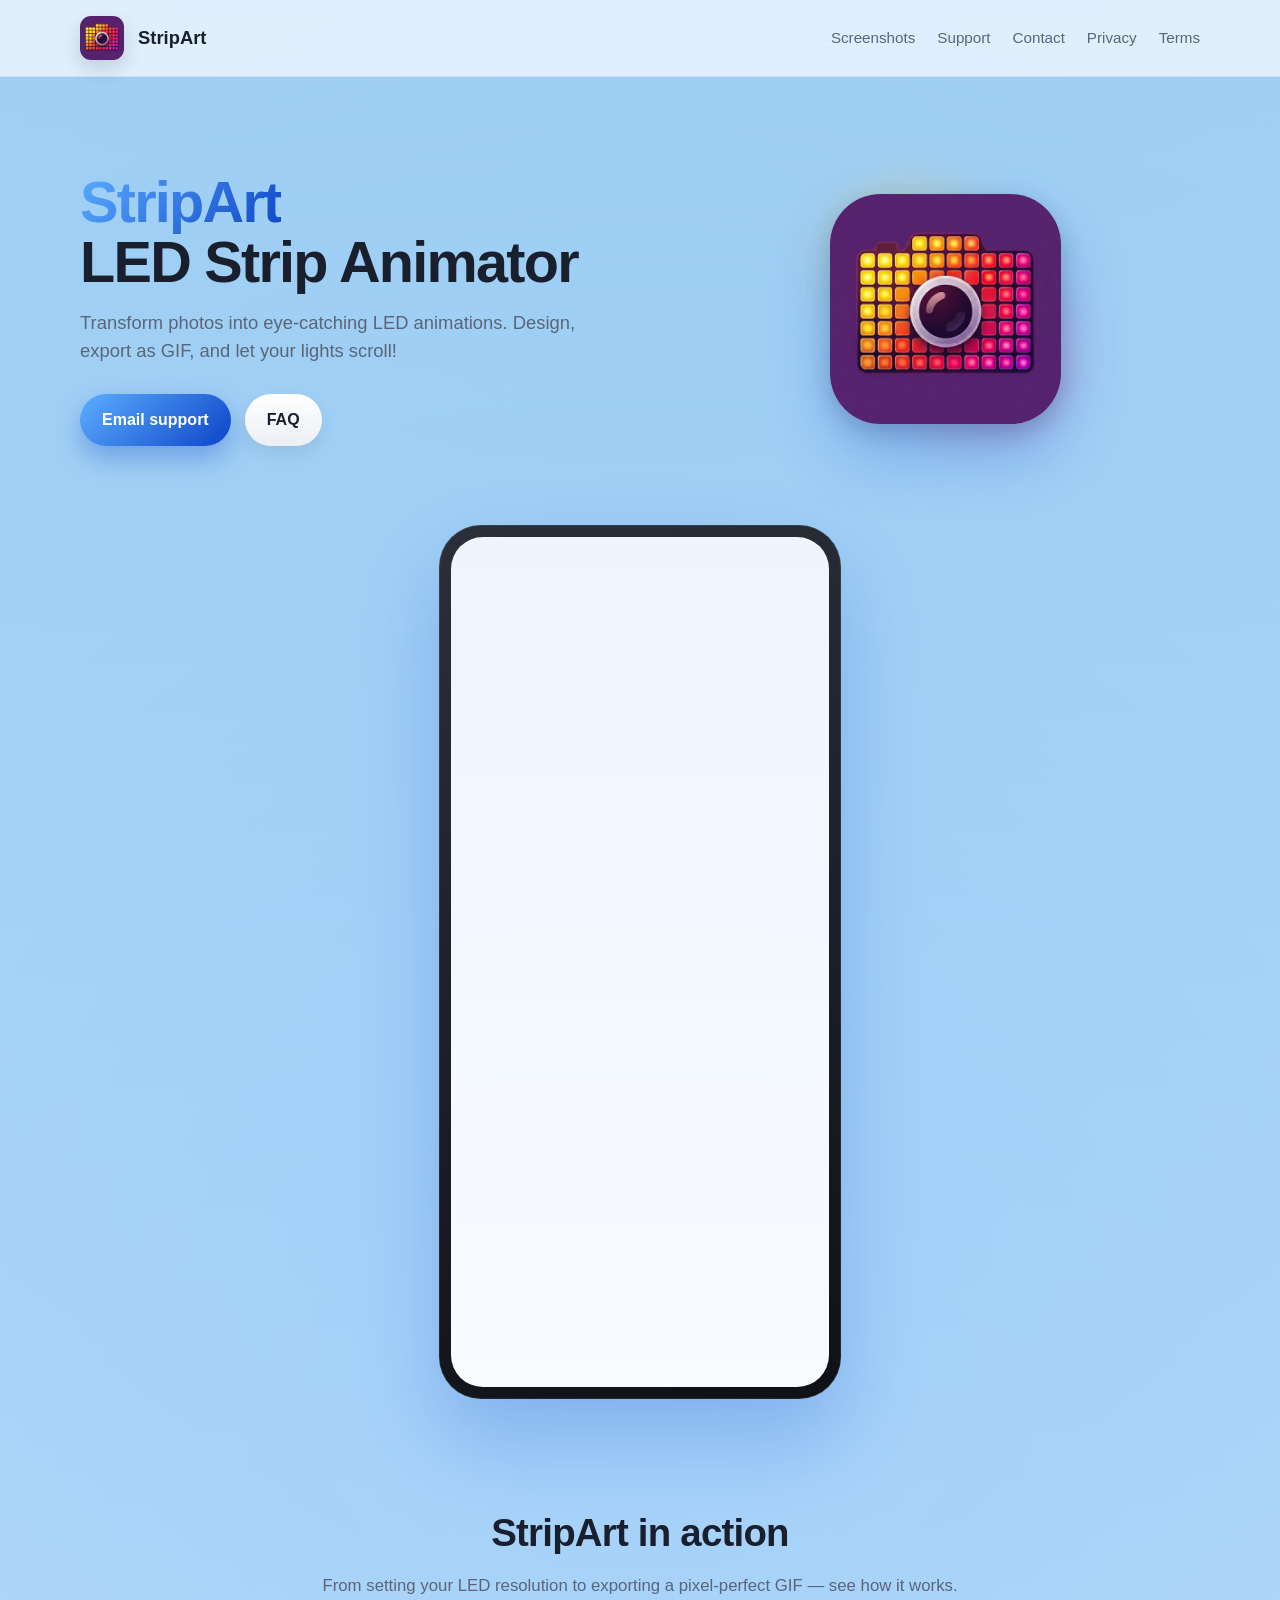
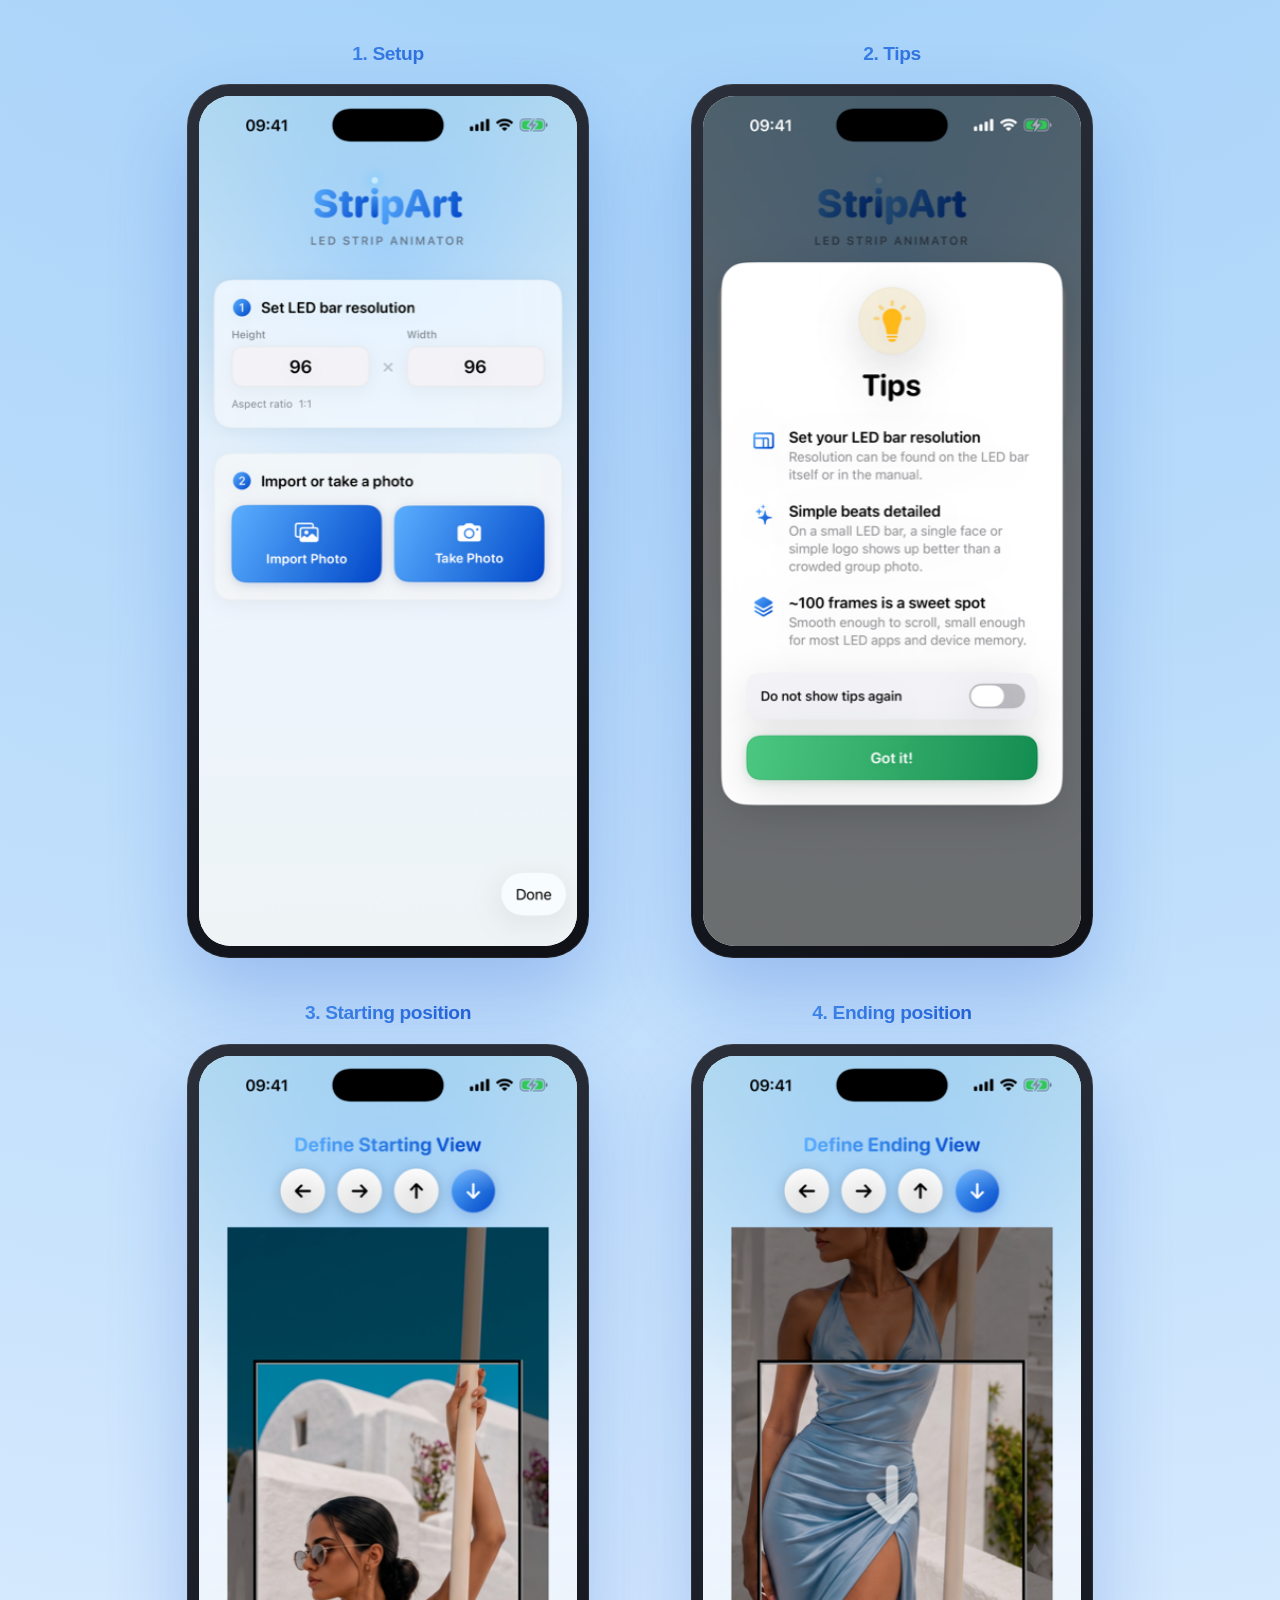
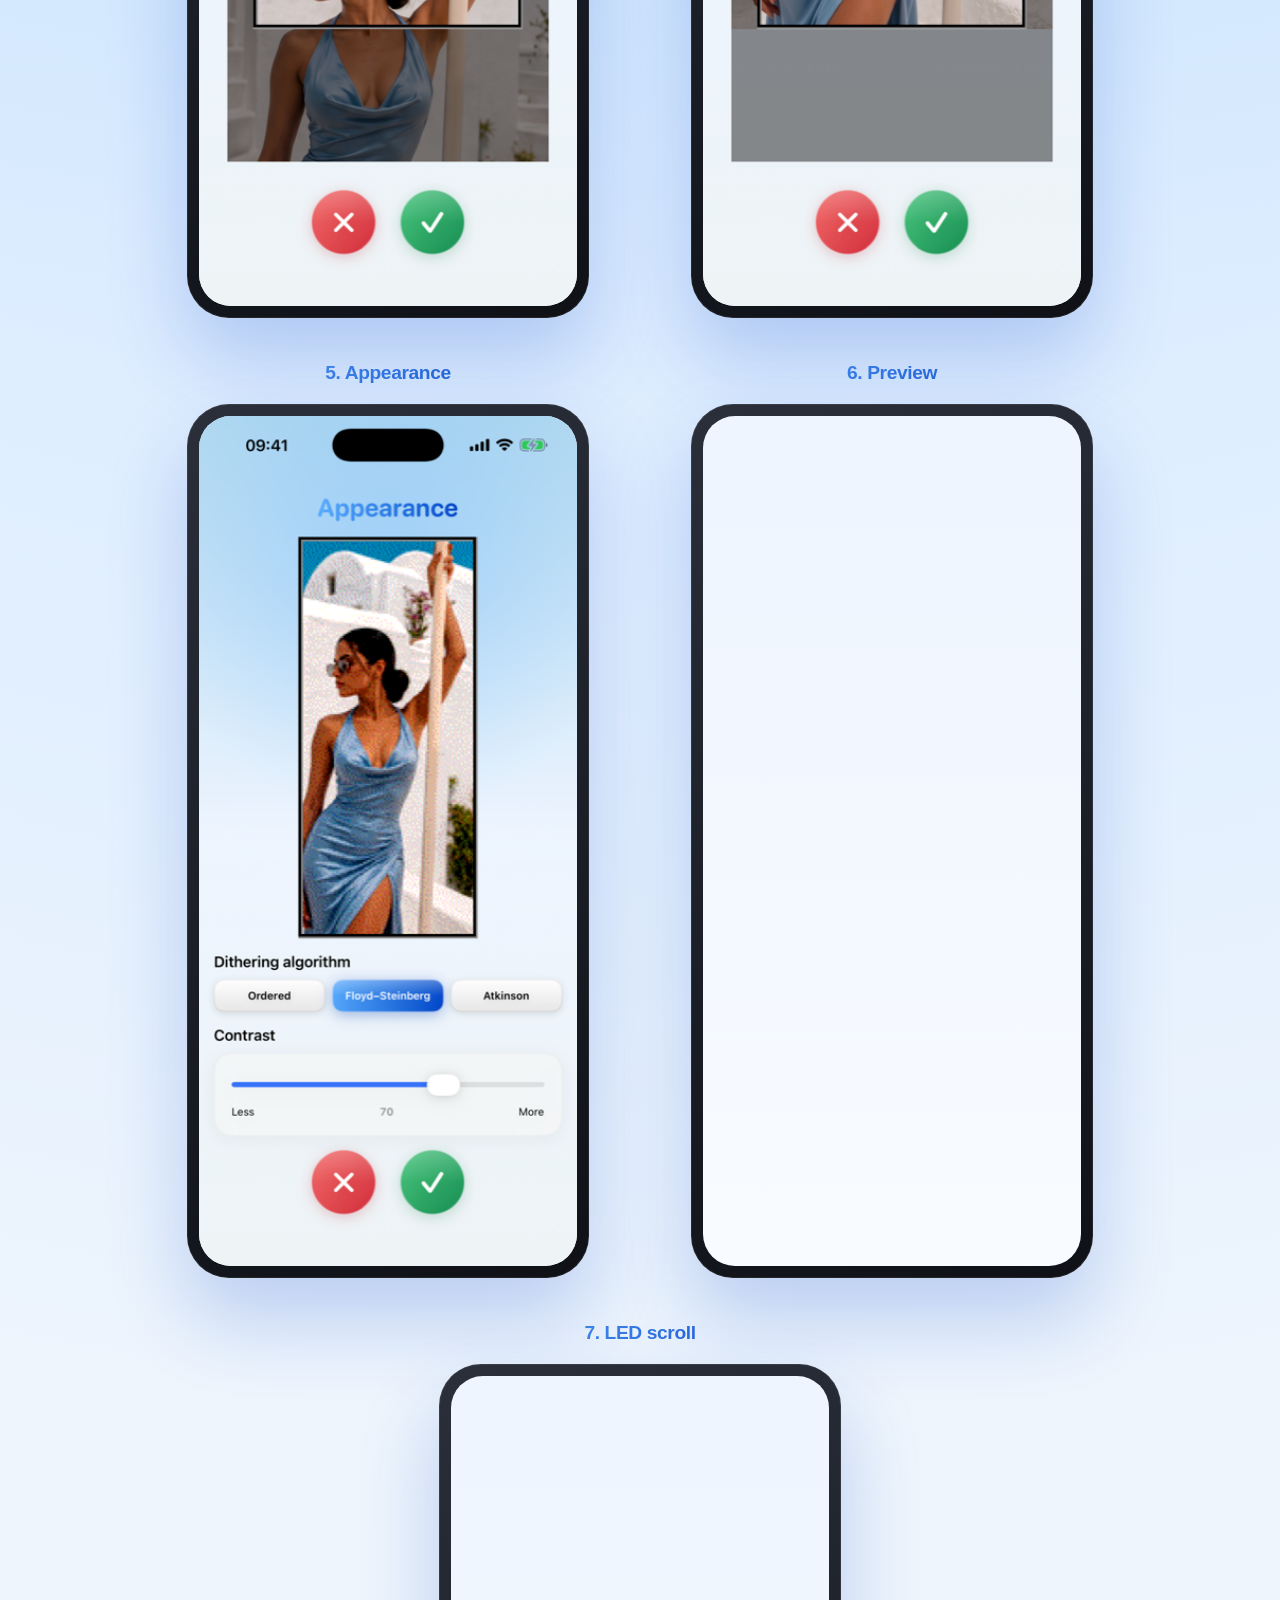
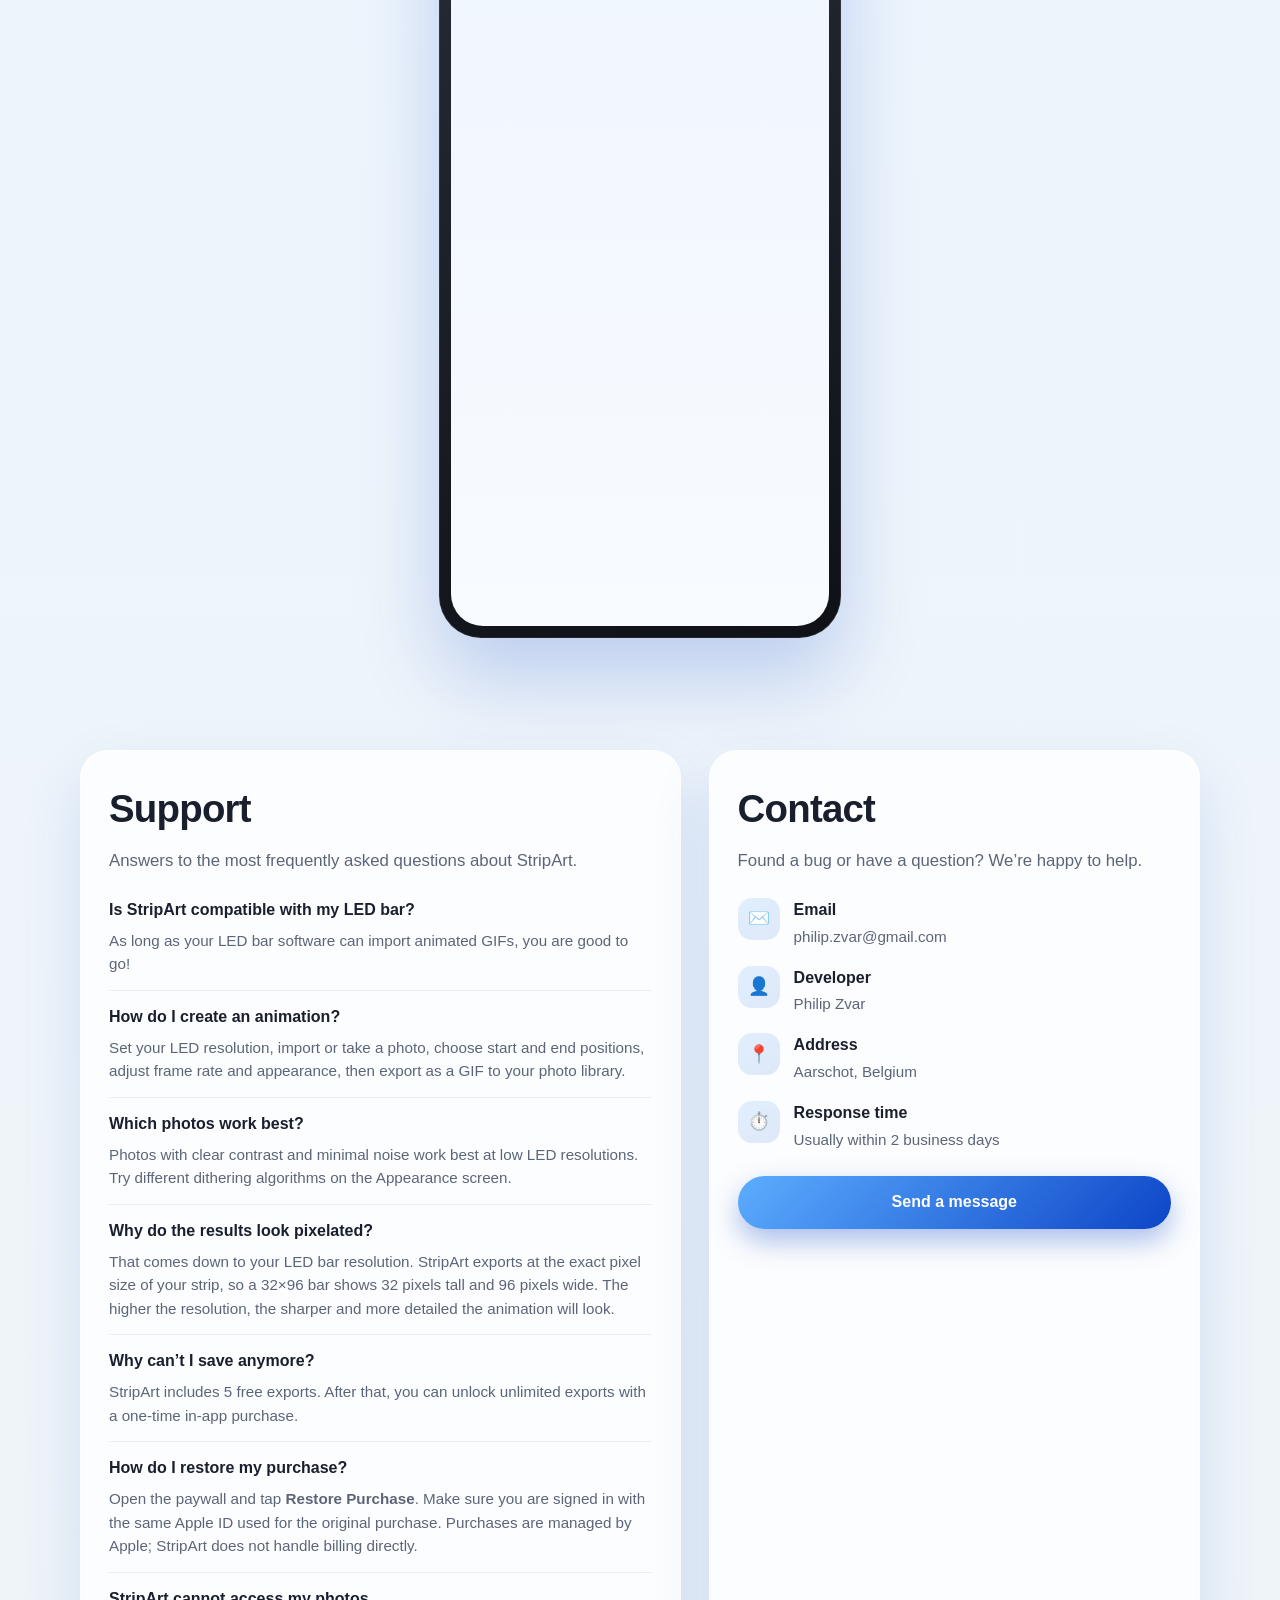
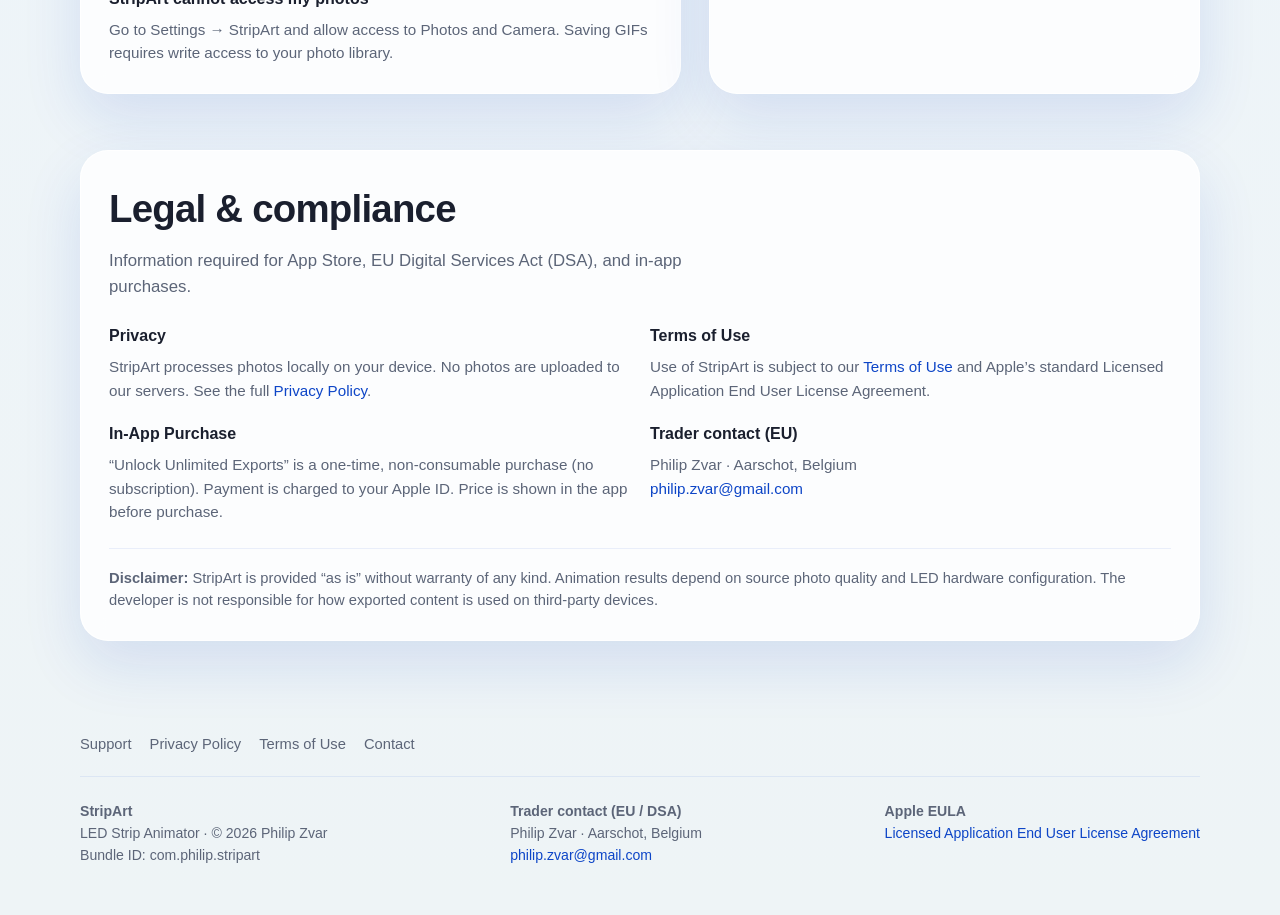
==== commit 97afb35e: "Polish freemium UX and refresh website screenshot gallery. Show export allowance on main and preview" ====
--- a/website/index.html
+++ b/website/index.html
@@ -9,17 +9,7 @@
   <link rel="apple-touch-icon" href="assets/icon-1024.png">
   <link rel="stylesheet" href="styles.css">
 </head>
-<body class="startup-open">
-  <div id="startup-overlay" class="startup-overlay" role="dialog" aria-modal="true" aria-label="StripArt introduction — tap to continue">
-    <div class="startup-stage">
-      <video class="startup-video" autoplay loop muted playsinline preload="auto" aria-hidden="true">
-        <source src="assets/startup-animation.mp4?v=20260629" type="video/mp4">
-      </video>
-      <p class="startup-headline">Easily convert your pictures to stunning LED animations!</p>
-      <p class="startup-phone-label">Select frame:</p>
-    </div>
-  </div>
-
+<body>
   <header class="site-header">
     <div class="container nav">
       <a class="brand" href="index.html">
@@ -57,6 +47,17 @@
       </div>
     </section>
 
+    <section class="featured-video container" aria-label="StripArt LED animation preview">
+      <div class="phone-frame">
+        <div class="phone-screen">
+          <video autoplay loop muted playsinline preload="auto" aria-label="StripArt LED scroll animation">
+            <source src="assets/screenshots/05-preview.mp4?v=20260703" type="video/mp4">
+            <source src="assets/screenshots/05-preview.mov?v=20260703" type="video/quicktime">
+          </video>
+        </div>
+      </div>
+    </section>
+
     <section class="section" id="screenshots">
       <div class="container">
         <div class="section-header">
@@ -70,25 +71,42 @@
             <div class="phone-frame">
               <div class="phone-screen">
                 <img
-                  src="assets/screenshots/01-setup-804w.png?v=20260627"
-                  srcset="assets/screenshots/01-setup-804w.png?v=20260627 804w, assets/screenshots/01-setup.png?v=20260627 1242w"
-                  sizes="(max-width: 640px) 336px, 378px"
-                  width="402"
-                  height="874"
-                  alt="StripArt setup — set LED resolution (96×96) and import a photo"
-                  decoding="async"
-                >
-              </div>
-            </div>
-          </figure>
-
-          <figure class="screenshot-card">
-            <figcaption>2. Animation</figcaption>
-            <div class="phone-frame">
-              <div class="phone-screen">
-                <img
-                  src="assets/screenshots/02-animation-804w.png?v=20260627"
-                  srcset="assets/screenshots/02-animation-804w.png?v=20260627 804w, assets/screenshots/02-animation.png?v=20260627 1242w"
+                  src="assets/screenshots/step-02-804w.png?v=20260703"
+                  srcset="assets/screenshots/step-02-804w.png?v=20260703 804w, assets/screenshots/step-02.png?v=20260703 1320w"
+                  sizes="(max-width: 640px) 336px, 378px"
+                  width="402"
+                  height="874"
+                  alt="StripArt setup — set LED resolution and import a photo"
+                  decoding="async"
+                >
+              </div>
+            </div>
+          </figure>
+
+          <figure class="screenshot-card">
+            <figcaption>2. Tips</figcaption>
+            <div class="phone-frame">
+              <div class="phone-screen">
+                <img
+                  src="assets/screenshots/step-02-5-804w.png?v=20260703"
+                  srcset="assets/screenshots/step-02-5-804w.png?v=20260703 804w, assets/screenshots/step-02-5.png?v=20260703 1320w"
+                  sizes="(max-width: 640px) 336px, 378px"
+                  width="402"
+                  height="874"
+                  alt="StripArt tips — LED resolution and animation guidance"
+                  decoding="async"
+                >
+              </div>
+            </div>
+          </figure>
+
+          <figure class="screenshot-card">
+            <figcaption>3. Starting position</figcaption>
+            <div class="phone-frame">
+              <div class="phone-screen">
+                <img
+                  src="assets/screenshots/step-03-804w.png?v=20260703"
+                  srcset="assets/screenshots/step-03-804w.png?v=20260703 804w, assets/screenshots/step-03.png?v=20260703 1320w"
                   sizes="(max-width: 640px) 336px, 378px"
                   width="402"
                   height="874"
@@ -100,12 +118,29 @@
           </figure>
 
           <figure class="screenshot-card">
-            <figcaption>3. Appearance</figcaption>
-            <div class="phone-frame">
-              <div class="phone-screen">
-                <img
-                  src="assets/screenshots/03-appearance-804w.png?v=20260627"
-                  srcset="assets/screenshots/03-appearance-804w.png?v=20260627 804w, assets/screenshots/03-appearance.png?v=20260627 1242w"
+            <figcaption>4. Ending position</figcaption>
+            <div class="phone-frame">
+              <div class="phone-screen">
+                <img
+                  src="assets/screenshots/step-03-5-804w.png?v=20260703"
+                  srcset="assets/screenshots/step-03-5-804w.png?v=20260703 804w, assets/screenshots/step-03-5.png?v=20260703 1320w"
+                  sizes="(max-width: 640px) 336px, 378px"
+                  width="402"
+                  height="874"
+                  alt="StripArt animation — define the ending view"
+                  decoding="async"
+                >
+              </div>
+            </div>
+          </figure>
+
+          <figure class="screenshot-card">
+            <figcaption>5. Appearance</figcaption>
+            <div class="phone-frame">
+              <div class="phone-screen">
+                <img
+                  src="assets/screenshots/step-04-804w.png?v=20260703"
+                  srcset="assets/screenshots/step-04-804w.png?v=20260703 804w, assets/screenshots/step-04.png?v=20260703 1320w"
                   sizes="(max-width: 640px) 336px, 378px"
                   width="402"
                   height="874"
@@ -117,24 +152,24 @@
           </figure>
 
           <figure class="screenshot-card">
-            <figcaption>4. Preview</figcaption>
+            <figcaption>6. Preview</figcaption>
             <div class="phone-frame">
               <div class="phone-screen">
                 <video autoplay loop muted playsinline preload="auto" aria-label="StripArt preview animation">
-                  <source src="assets/screenshots/04-preview.mp4?v=20260627" type="video/mp4">
-                  <source src="assets/screenshots/04-preview.mov?v=20260627" type="video/quicktime">
+                  <source src="assets/screenshots/step-04-5.mp4?v=20260704" type="video/mp4">
+                  <source src="assets/screenshots/step-04-5.mov?v=20260704" type="video/quicktime">
                 </video>
               </div>
             </div>
           </figure>
 
           <figure class="screenshot-card">
-            <figcaption>5. LED scroll</figcaption>
+            <figcaption>7. LED scroll</figcaption>
             <div class="phone-frame">
               <div class="phone-screen">
                 <video autoplay loop muted playsinline preload="auto" aria-label="StripArt LED scroll animation">
-                  <source src="assets/screenshots/05-preview.mp4?v=20260627" type="video/mp4">
-                  <source src="assets/screenshots/05-preview.mov?v=20260627" type="video/quicktime">
+                  <source src="assets/screenshots/step-05.mp4?v=20260703" type="video/mp4">
+                  <source src="assets/screenshots/step-05.mov?v=20260703" type="video/quicktime">
                 </video>
               </div>
             </div>
@@ -332,25 +367,5 @@
       </div>
     </div>
   </footer>
-  <script>
-    (function () {
-      var overlay = document.getElementById("startup-overlay");
-      if (!overlay) return;
-
-      function dismiss() {
-        overlay.classList.add("is-dismissed");
-        document.body.classList.remove("startup-open");
-        overlay.setAttribute("aria-hidden", "true");
-      }
-
-      overlay.addEventListener("click", dismiss);
-      document.addEventListener("keydown", function (event) {
-        if (!overlay.classList.contains("is-dismissed") && (event.key === "Escape" || event.key === "Enter" || event.key === " ")) {
-          event.preventDefault();
-          dismiss();
-        }
-      });
-    })();
-  </script>
 </body>
 </html>
--- a/website/styles.css
+++ b/website/styles.css
@@ -4,8 +4,13 @@
   --blue-shadow: rgba(13, 69, 199, 0.35);
   --green-light: #4dc780;
   --green-dark: #1a8c52;
-  --bg-top: #eef5ff;
-  --bg-bottom: #f8fbff;
+  /* Sky gradient — sampled from startup-animation.mp4 */
+  --sky-top: #afd7f0;
+  --sky-mid: #edf5ff;
+  --sky-bottom: #eef4f6;
+  --sky-glow: rgba(92, 173, 255, 0.35);
+  --bg-top: var(--sky-top);
+  --bg-bottom: var(--sky-bottom);
   --text: #1a1f2e;
   --text-muted: #5c6578;
   --card: rgba(255, 255, 255, 0.82);
@@ -34,8 +39,8 @@
   display: grid;
   place-items: center;
   background:
-    radial-gradient(circle at 50% 18%, rgba(92, 173, 255, 0.35), transparent 55%),
-    linear-gradient(180deg, #b8d9f8 0%, #eef5ff 48%, #f8fbff 100%);
+    radial-gradient(circle at 50% 18%, var(--sky-glow), transparent 55%),
+    linear-gradient(180deg, var(--sky-top) 0%, var(--sky-mid) 48%, var(--sky-bottom) 100%);
   cursor: pointer;
   transition: opacity 0.45s ease, visibility 0.45s ease;
 }
@@ -127,9 +132,8 @@
   font-family: var(--font);
   color: var(--text);
   background:
-    radial-gradient(circle at 15% 10%, rgba(92, 173, 255, 0.22), transparent 42%),
-    radial-gradient(circle at 85% 0%, rgba(255, 120, 180, 0.12), transparent 38%),
-    linear-gradient(180deg, var(--bg-top), var(--bg-bottom));
+    radial-gradient(circle at 50% 18%, var(--sky-glow), transparent 55%),
+    linear-gradient(180deg, var(--sky-top) 0%, var(--sky-mid) 48%, var(--sky-bottom) 100%);
   min-height: 100vh;
   line-height: 1.55;
 }
@@ -479,6 +483,30 @@
   font-size: 1.05rem;
 }
 
+.featured-video {
+  display: flex;
+  justify-content: center;
+  padding: 0 0 48px;
+  max-width: 960px;
+  margin: 0 auto;
+}
+
+.featured-video .phone-frame {
+  width: 100%;
+  max-width: 402px;
+  margin: 0 auto;
+  padding: 12px;
+  border-radius: 42px;
+}
+
+.featured-video .phone-frame::before {
+  content: none;
+}
+
+.featured-video .phone-screen {
+  border-radius: 32px;
+}
+
 .screenshots-grid {
   display: grid;
   grid-template-columns: repeat(2, minmax(0, 1fr));
@@ -786,7 +814,8 @@
     gap: 32px;
   }
 
-  .screenshot-card {
+  .screenshot-card,
+  .featured-video .phone-frame {
     max-width: min(402px, 100%);
   }
 
@@ -804,7 +833,8 @@
     grid-template-columns: 1fr;
   }
 
-  .screenshot-card {
+  .screenshot-card,
+  .featured-video .phone-frame {
     max-width: min(360px, 100%);
   }
 }
